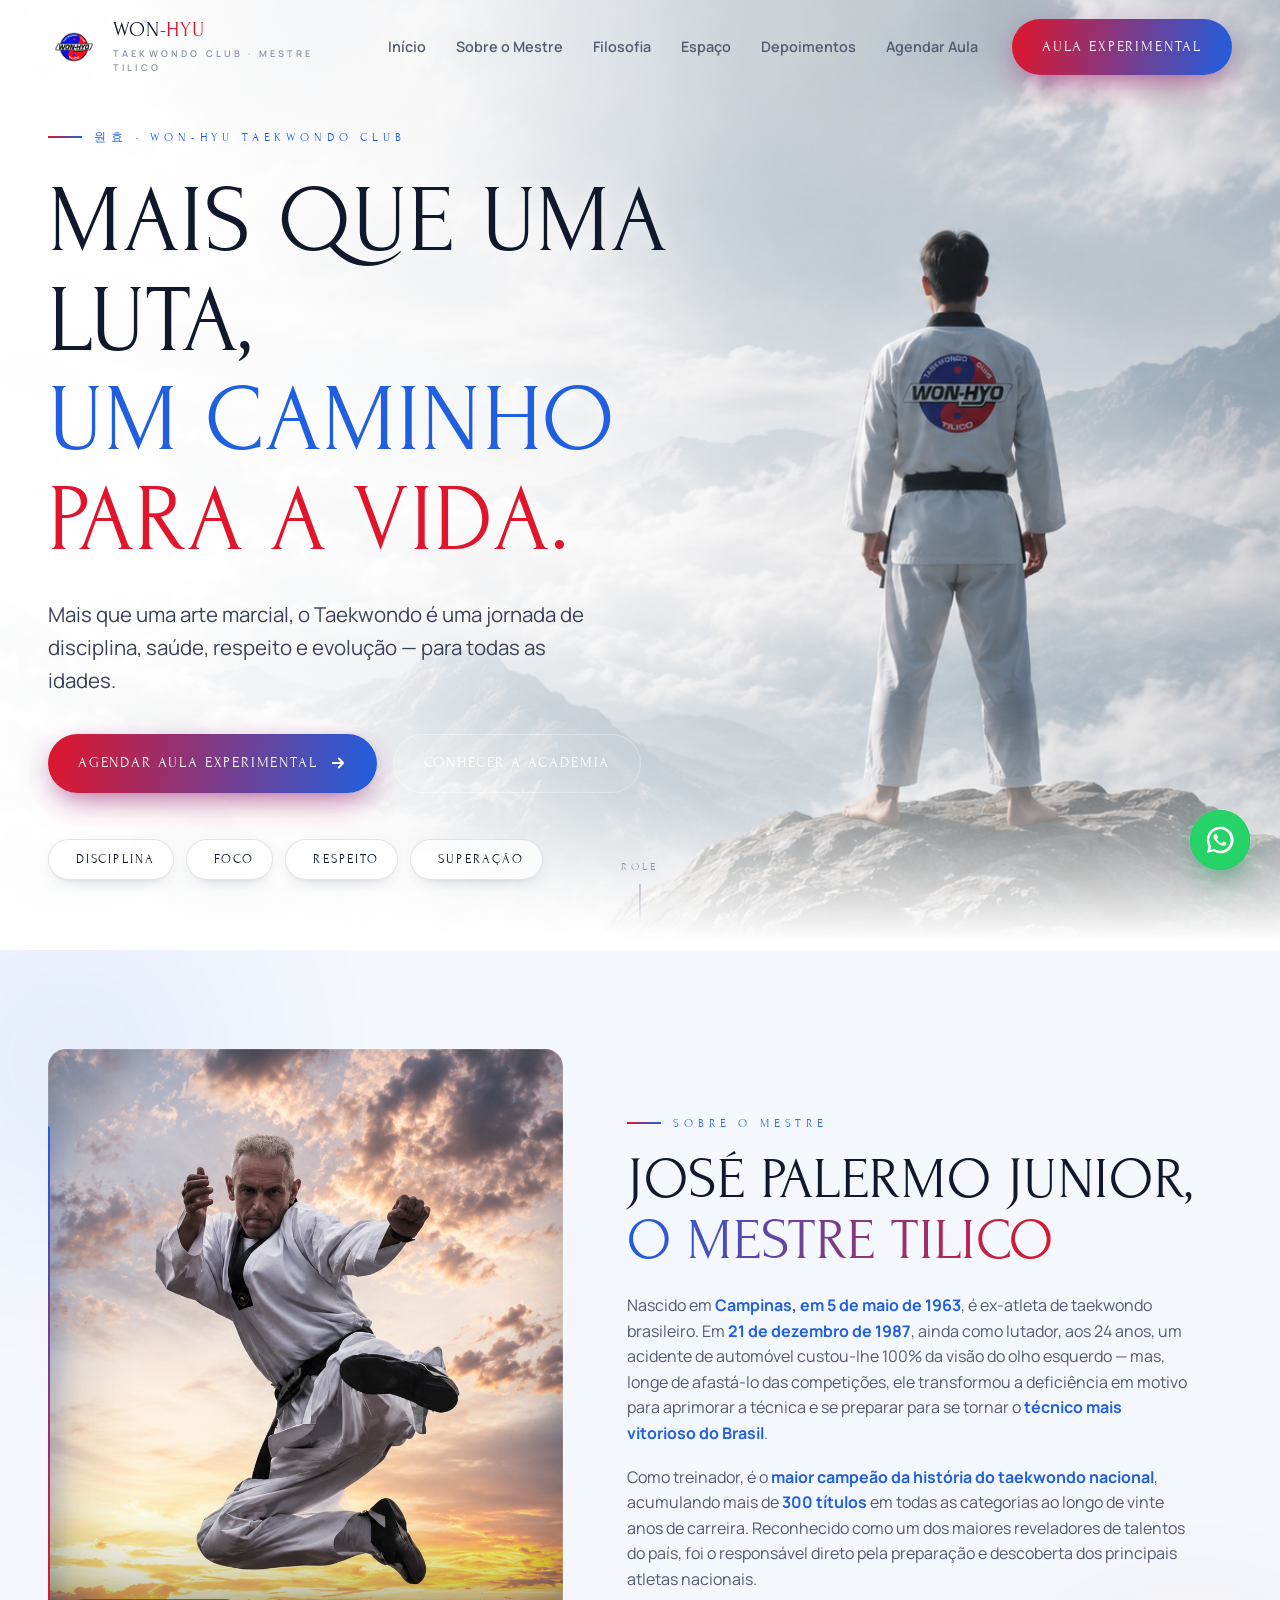
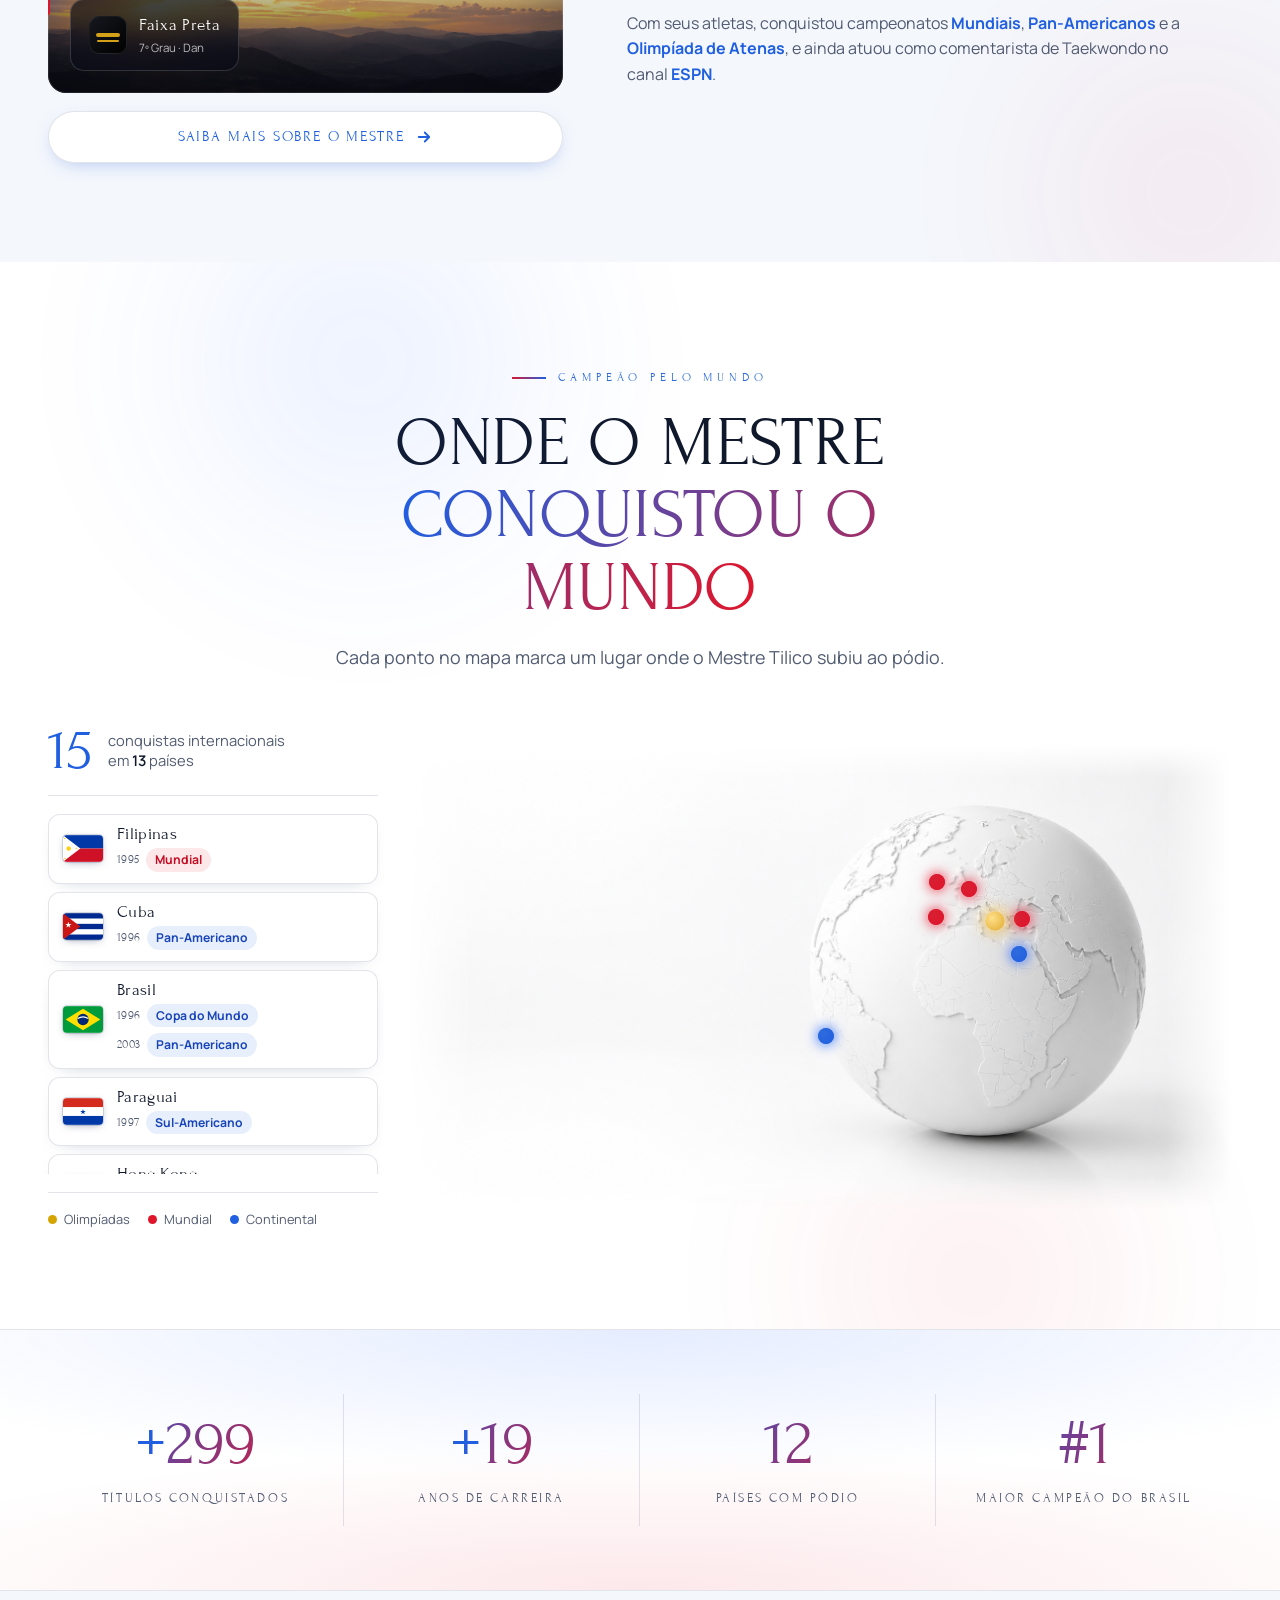
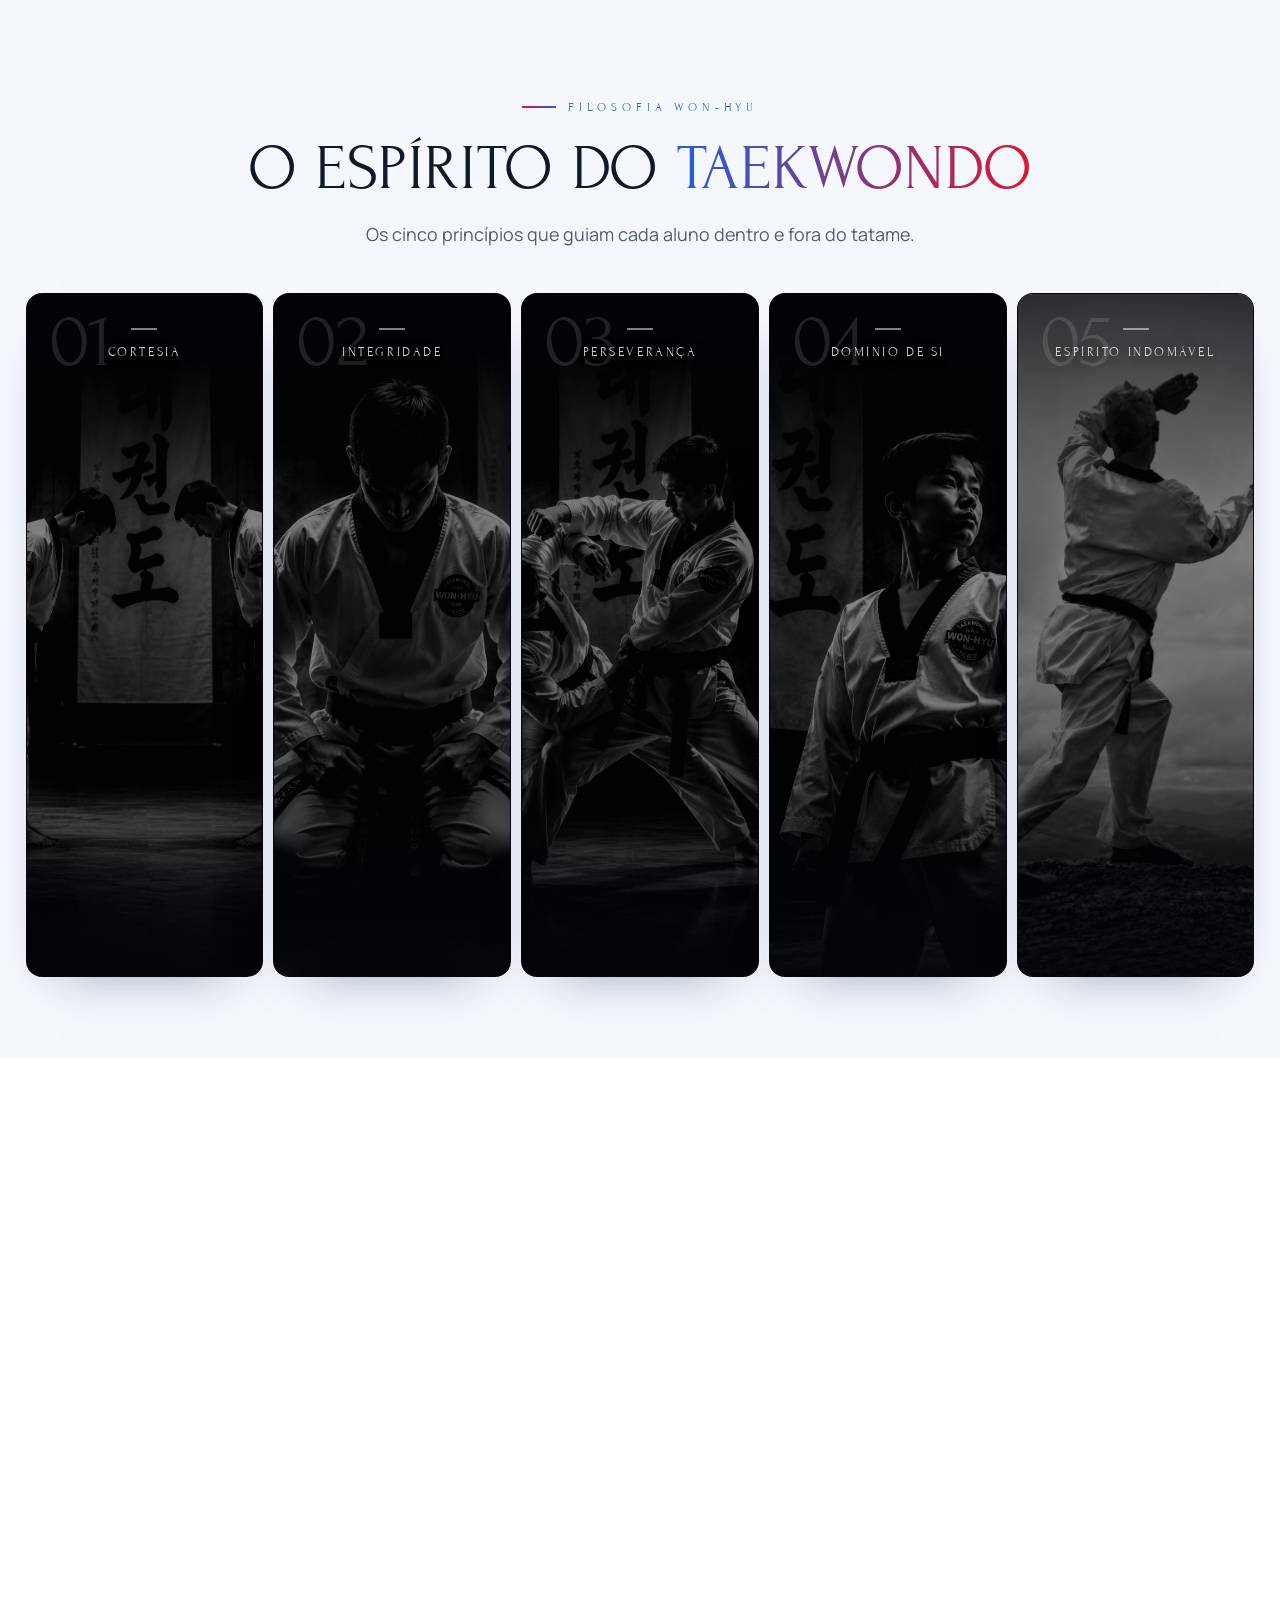
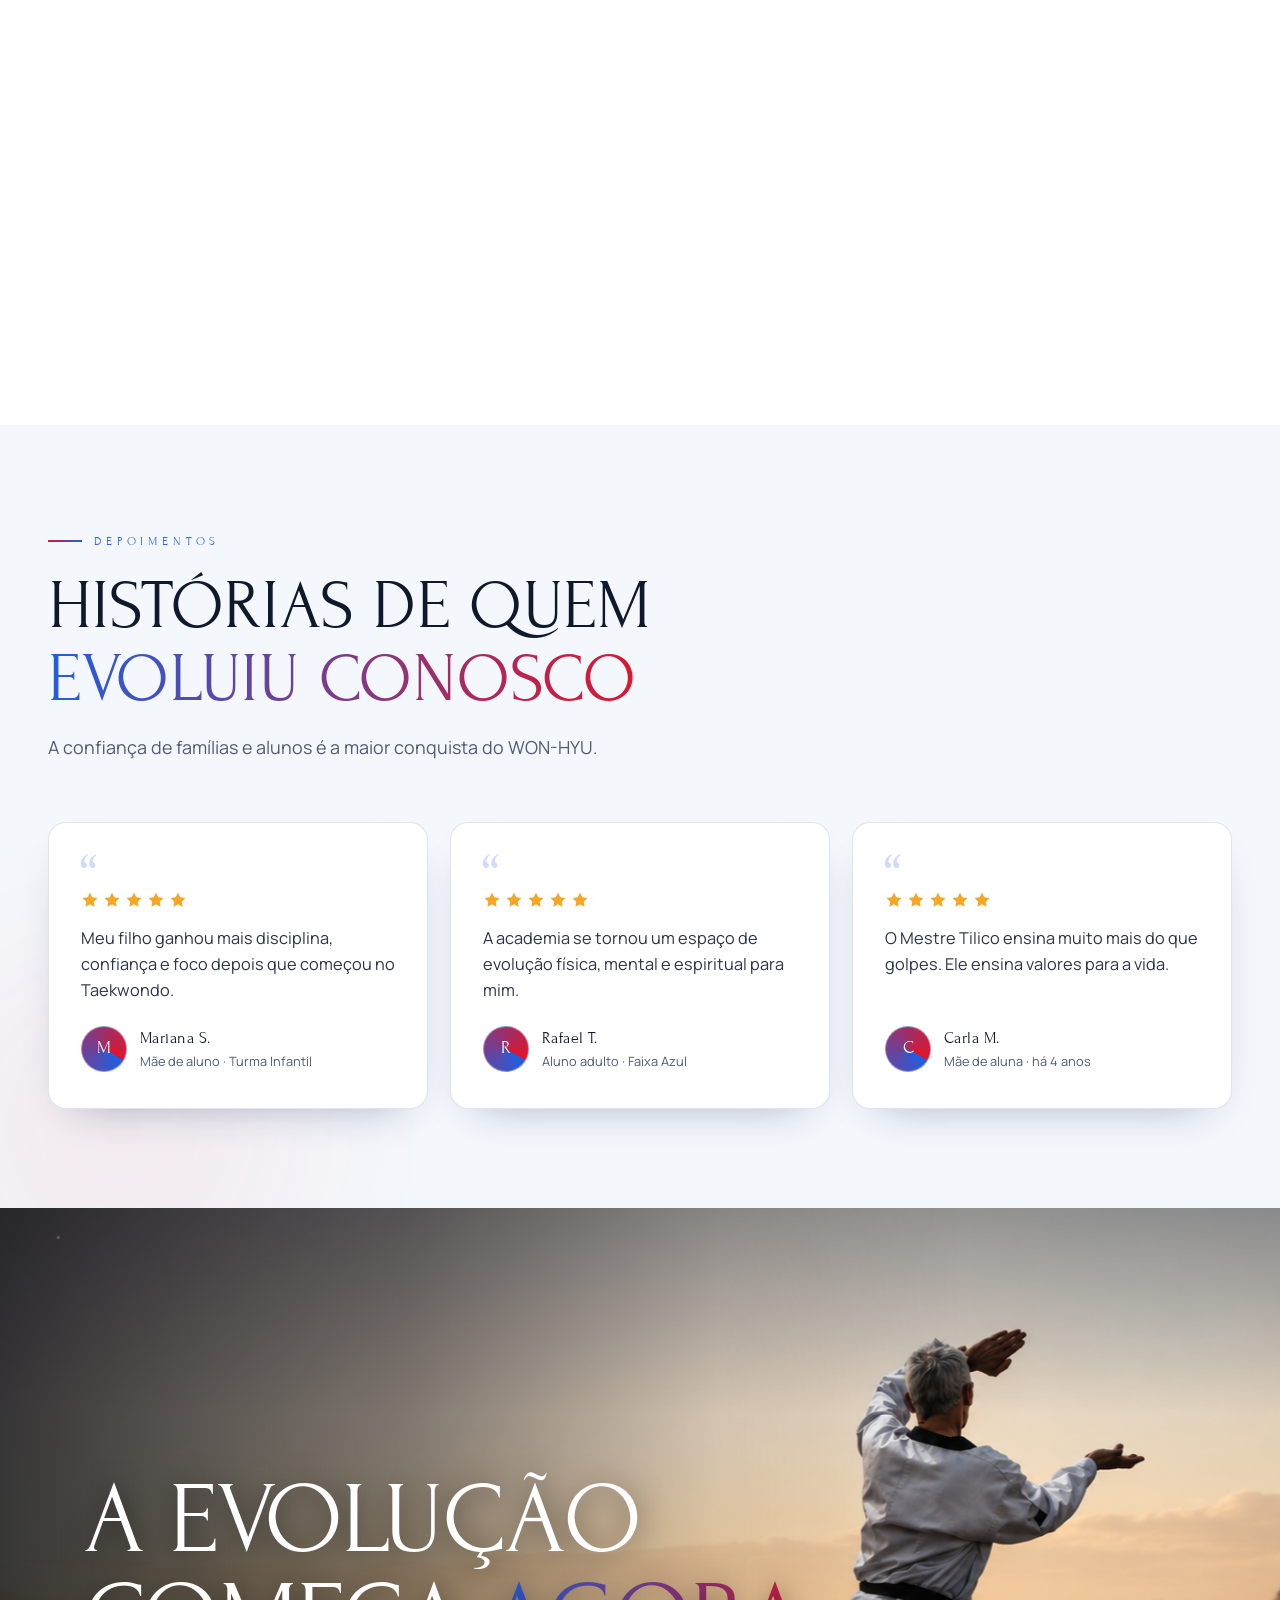
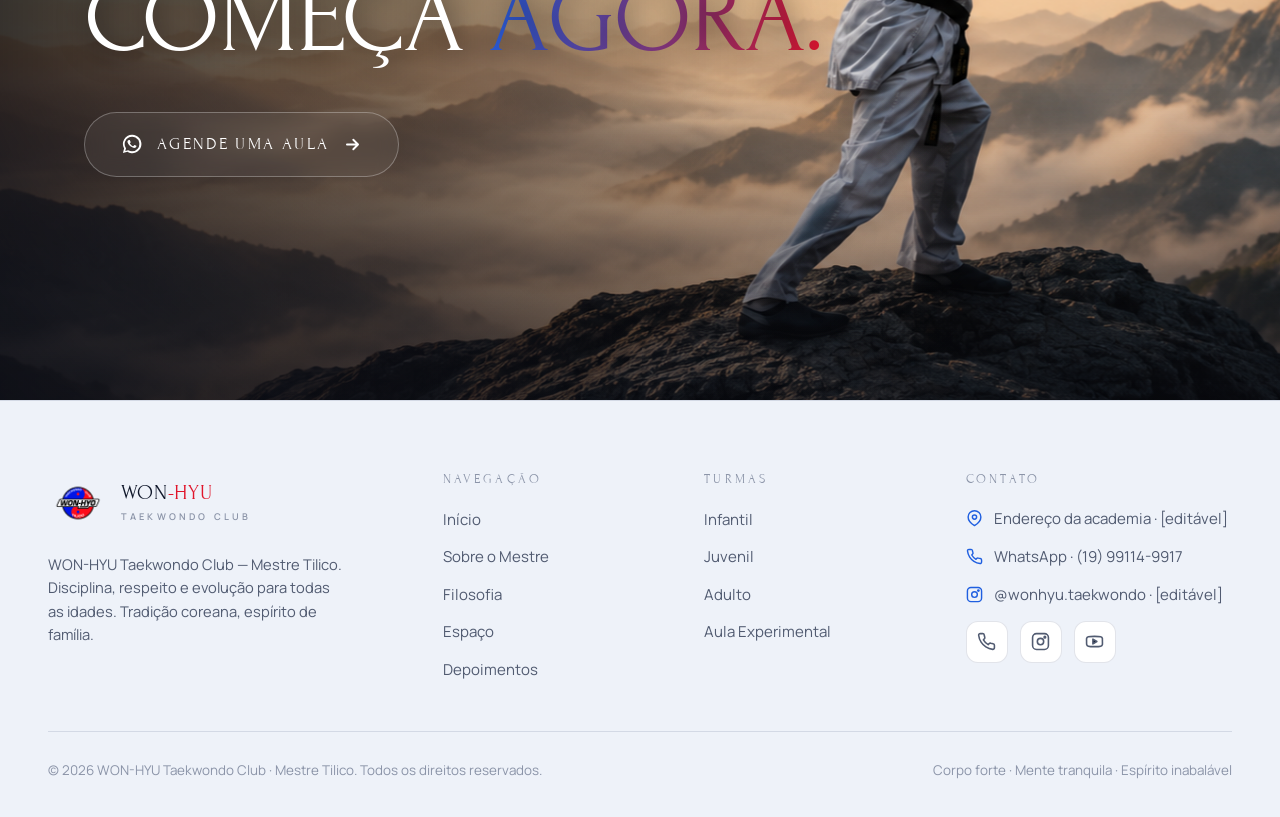
==== WON-HYU Landing Page (standalone-src).html @ 05c1787b "Initial commit: WON-HYU Taekwondo landing page" ====
<!DOCTYPE html>
<html lang="pt-BR">
<head>
<meta charset="UTF-8" />
<meta name="viewport" content="width=device-width, initial-scale=1.0" />
<title>WON-HYU Taekwondo Club · Mestre Tilico</title>
<meta name="description" content="WON-HYU Taekwondo Club do Mestre Tilico. Corpo forte, mente tranquila, espírito inabalável. Agende sua aula experimental." />
<link rel="preconnect" href="https://fonts.googleapis.com" />
<link rel="preconnect" href="https://fonts.gstatic.com" crossorigin />
<link href="https://fonts.googleapis.com/css2?family=Forum&family=Manrope:wght@300;400;500;600;700&display=swap" rel="stylesheet" />
<link rel="stylesheet" href="styles.css" />
<template id="__bundler_thumbnail" data-bg-color="#ffffff">
  <svg viewBox="0 0 1200 800" xmlns="http://www.w3.org/2000/svg">
    <rect width="1200" height="800" fill="#ffffff"/>
    <circle cx="600" cy="360" r="190" fill="none" stroke="#1f5fe0" stroke-width="10"/>
    <path d="M600 170a190 190 0 0 1 0 380 95 95 0 0 0 0-190 95 95 0 0 1 0-190Z" fill="#e0152b"/>
    <circle cx="600" cy="265" r="34" fill="#e0152b"/>
    <circle cx="600" cy="455" r="34" fill="#1f5fe0"/>
    <text x="600" y="650" font-family="Forum, Georgia, serif" font-size="92" fill="#10182b" text-anchor="middle" letter-spacing="6">WON-HYU</text>
    <text x="600" y="710" font-family="Manrope, sans-serif" font-size="30" fill="#515b71" text-anchor="middle" letter-spacing="10">TAEKWONDO CLUB</text>
  </svg>
</template>

</head>
<body>

<!-- ============================================================
     HEADER FIXO
     ============================================================ -->
<header class="header">
  <div class="wrap">
    <a href="#inicio" class="brand" aria-label="WON-HYU Taekwondo Club">
      <img class="brand-logo" src="assets/logo-wonhyo.png" alt="WON-HYO Taekwondo Club Tilico" />
      <span class="brand-text">
        <span class="brand-name">WON<span>-HYU</span></span>
        <span class="brand-sub">Taekwondo Club · Mestre Tilico</span>
      </span>
    </a>

    <nav class="nav" aria-label="Navegação principal">
      <ul class="nav-links">
        <li><a href="#inicio">Início</a></li>
        <li><a href="#mestre">Sobre o Mestre</a></li>
        <li><a href="#filosofia">Filosofia</a></li>
        <li><a href="#espaco">Espaço</a></li>
        <li><a href="#depoimentos">Depoimentos</a></li>
        <li><a href="#agendar">Agendar Aula</a></li>
      </ul>
      <a href="#agendar" class="btn btn-primary">Aula Experimental</a>
    </nav>

    <button class="burger" aria-label="Abrir menu" aria-expanded="false">
      <span></span><span></span><span></span>
    </button>
  </div>
</header>

<!-- Menu mobile (overlay) -->
<div class="mobile-menu" role="dialog" aria-label="Menu de navegação">
  <a href="#inicio">Início</a>
  <a href="#mestre">Sobre o Mestre</a>
  <a href="#filosofia">Filosofia</a>
  <a href="#espaco">Espaço</a>
  <a href="#depoimentos">Depoimentos</a>
  <a href="#agendar">Agendar Aula</a>
  <a href="#agendar" class="btn btn-primary">Aula Experimental</a>
</div>

<!-- ============================================================
     1. HERO
     ============================================================ -->
<section class="hero" id="inicio">
  <!-- Imagem de fundo (placeholder substituível: assets/hero.png) -->
  <div class="hero-bg">
    <img src="assets/hero-montanha.jpg" alt="Atleta do WON-HYU no topo da montanha, acima das nuvens" />
  </div>
  <!-- Partículas / luz -->
  <canvas id="particles" aria-hidden="true"></canvas>

  <div class="wrap">
    <div class="hero-content">
      <span class="eyebrow hero-tag">원효 · Won-Hyu Taekwondo Club</span>
      <h1>
        <span class="l">Mais que uma luta,</span>
        <span class="l">um caminho</span>
        <span class="l">para a vida.</span>
      </h1>
      <p class="hero-sub">
        Mais que uma arte marcial, o Taekwondo é uma jornada de disciplina,
        saúde, respeito e evolução — para todas as idades.
      </p>
      <div class="hero-actions">
        <a href="#agendar" class="btn btn-primary">
          Agendar Aula Experimental
          <svg viewBox="0 0 24 24" fill="none" stroke="currentColor" stroke-width="2.4" stroke-linecap="round" stroke-linejoin="round"><path d="M5 12h14M13 6l6 6-6 6"/></svg>
        </a>
        <a href="#mestre" class="btn btn-ghost">Conhecer a Academia</a>
      </div>

      <div class="hero-values">
        <span class="pill"><span class="dot" style="background:var(--blue-soft)"></span>Disciplina</span>
        <span class="pill"><span class="dot" style="background:var(--red-soft)"></span>Foco</span>
        <span class="pill"><span class="dot" style="background:var(--blue-soft)"></span>Respeito</span>
        <span class="pill"><span class="dot" style="background:var(--red-soft)"></span>Superação</span>
      </div>
    </div>
  </div>

  <div class="scroll-hint" aria-hidden="true">
    <span>Role</span>
    <span class="bar"></span>
  </div>
</section>

<!-- ============================================================
     2. SOBRE O MESTRE TILICO
     ============================================================ -->
<section class="section master" id="mestre">
  <span class="glow glow-blue"></span>
  <span class="glow glow-red"></span>
  <div class="wrap">
    <div class="master-grid">
      <!-- Foto + botão Saiba mais -->
      <div class="master-aside reveal">
        <div class="master-photo">
          <img src="assets/mestre-tilico.jpg" alt="Mestre Tilico em salto de Taekwondo ao pôr do sol" class="master-img" />
          <div class="frame-glow"></div>
          <div class="master-badge">
            <span class="belt" aria-hidden="true"></span>
            <span>
              <b>Faixa Preta</b>
              <small>7º Grau · Dan</small>
            </span>
          </div>
        </div>
        <button class="btn btn-ghost on-light master-more" data-open-modal="mestre-modal">
          Saiba mais sobre o Mestre
          <svg viewBox="0 0 24 24" fill="none" stroke="currentColor" stroke-width="2.4" stroke-linecap="round" stroke-linejoin="round"><path d="M5 12h14M13 6l6 6-6 6"/></svg>
        </button>
      </div>

      <!-- Texto -->
      <div class="master-text">
        <span class="eyebrow reveal">Sobre o Mestre</span>
        <h2 class="reveal" data-delay="1">José Palermo Junior, <span class="text-grad">o Mestre Tilico</span></h2>
        <p class="reveal" data-delay="2">
          Nascido em <strong>Campinas, em 5 de maio de 1963</strong>, é ex-atleta de
          taekwondo brasileiro. Em <strong>21 de dezembro de 1987</strong>, ainda como lutador,
          aos 24 anos, um acidente de automóvel custou-lhe 100% da visão do olho esquerdo —
          mas, longe de afastá-lo das competições, ele transformou a deficiência em
          motivo para aprimorar a técnica e se preparar para se tornar o
          <strong>técnico mais vitorioso do Brasil</strong>.
        </p>
        <p class="reveal" data-delay="3">
          Como treinador, é o <strong>maior campeão da história do taekwondo nacional</strong>,
          acumulando mais de <strong>300 títulos</strong> em todas as categorias ao longo de
          vinte anos de carreira. Reconhecido como um dos maiores reveladores de talentos
          do país, foi o responsável direto pela preparação e descoberta dos principais
          atletas nacionais.
        </p>
        <p class="reveal" data-delay="4">
          Com seus atletas, conquistou campeonatos <strong>Mundiais</strong>,
          <strong>Pan-Americanos</strong> e a <strong>Olimpíada de Atenas</strong>, e ainda
          atuou como comentarista de Taekwondo no canal <strong>ESPN</strong>.
        </p>
      </div>
    </div>
  </div>
</section>

<!-- ============================================================
     2.5 CAMPEÃO PELO MUNDO · MAPA
     ============================================================ -->
<section class="section champmap" id="conquistas">
  <span class="glow glow-blue"></span>
  <span class="glow glow-red"></span>
  <div class="wrap">
    <div class="section-head champ-head reveal">
      <span class="eyebrow">Campeão pelo Mundo</span>
      <h2>Onde o Mestre <span class="text-grad">conquistou o mundo</span></h2>
      <p>Cada ponto no mapa marca um lugar onde o Mestre Tilico subiu ao pódio.</p>
    </div>

    <div class="map-wrap reveal" data-delay="1">
      <div class="champ-grid">
        <div class="world-globe" id="world-globe">
          <img class="globe-img" src="assets/globo.jpg" alt="Globo terrestre" />
          <div class="map-markers" id="map-markers"></div>
        </div>
        <aside class="champ-panel">
          <div class="champ-summary">
            <span class="cs-num"><b id="champ-count">0</b></span>
            <span class="cs-txt">conquistas internacionais<br>em <b id="champ-places">0</b> países</span>
          </div>
          <ul class="champ-list" id="champ-list"></ul>
          <div class="champ-legend">
            <span><i class="lg-dot t-gold"></i>Olimpíadas</span>
            <span><i class="lg-dot t-red"></i>Mundial</span>
            <span><i class="lg-dot t-blue"></i>Continental</span>
          </div>
        </aside>
      </div>
    </div>
  </div>
</section>

<!-- ============================================================
     3. KPIs / NÚMEROS
     ============================================================ -->
<section class="section kpis" style="padding-top:0;padding-bottom:0;">
  <div class="wrap" style="padding-top:64px;padding-bottom:64px;">
    <div class="kpi-grid">
      <div class="kpi reveal">
        <div class="num"><span class="pre">+</span><span data-count="300">0</span></div>
        <div class="label">Títulos conquistados</div>
      </div>
      <div class="kpi reveal" data-delay="1">
        <div class="num"><span class="pre">+</span><span data-count="20">0</span></div>
        <div class="label">Anos de carreira</div>
      </div>
      <div class="kpi reveal" data-delay="2">
        <div class="num"><span data-count="13">0</span></div>
        <div class="label">Países com pódio</div>
      </div>
      <div class="kpi reveal" data-delay="3">
        <div class="num">#1</div>
        <div class="label">Maior campeão do Brasil</div>
      </div>
    </div>
  </div>
</section>

<!-- ============================================================
     4. FILOSOFIA, BENEFÍCIOS E HISTÓRIA
     ============================================================ -->
<section class="section philosophy" id="filosofia">
  <div class="wrap">
    <div class="section-head philo-head reveal">
      <span class="eyebrow">Filosofia WON-HYU</span>
      <h2>O espírito do <span class="text-grad">Taekwondo</span></h2>
      <p>Os cinco princípios que guiam cada aluno dentro e fora do tatame.</p>
    </div>
  </div>

  <div class="pillars reveal" data-delay="1">
    <a class="pillar" href="#agendar" style="--bg:url('assets/valor-02-respeito.jpg')">
      <span class="pillar-img" role="img" aria-label="Praticantes realizando reverência"></span>
      <span class="pillar-shade"></span>
      <span class="pillar-num">01</span>
      <span class="pillar-top">
        <span class="pillar-rule"></span>
        <span class="pillar-title">Cortesia</span>
      </span>
      <span class="pillar-words"><b>Ye Ui · 예의</b><b>Respeito.</b><b>Gentileza.</b></span>
    </a>

    <a class="pillar" href="#agendar" style="--bg:url('assets/valor-01-disciplina.jpg')">
      <span class="pillar-img" role="img" aria-label="Aluno em meditação"></span>
      <span class="pillar-shade"></span>
      <span class="pillar-num">02</span>
      <span class="pillar-top">
        <span class="pillar-rule"></span>
        <span class="pillar-title">Integridade</span>
      </span>
      <span class="pillar-words"><b>Yom Chi · 염치</b><b>Honestidade.</b><b>Honra.</b></span>
    </a>

    <a class="pillar" href="#agendar" style="--bg:url('assets/valor-03-defesa.jpg')">
      <span class="pillar-img" role="img" aria-label="Demonstração de técnica"></span>
      <span class="pillar-shade"></span>
      <span class="pillar-num">03</span>
      <span class="pillar-top">
        <span class="pillar-rule"></span>
        <span class="pillar-title">Perseverança</span>
      </span>
      <span class="pillar-words"><b>In Nae · 인내</b><b>Paciência.</b><b>Determinação.</b></span>
    </a>

    <a class="pillar" href="#agendar" style="--bg:url('assets/valor-04-autoconfianca.jpg')">
      <span class="pillar-img" role="img" aria-label="Faixa preta concentrado"></span>
      <span class="pillar-shade"></span>
      <span class="pillar-num">04</span>
      <span class="pillar-top">
        <span class="pillar-rule"></span>
        <span class="pillar-title">Domínio de Si</span>
      </span>
      <span class="pillar-words"><b>Guk Gi · 극기</b><b>Autocontrole.</b><b>Equilíbrio.</b></span>
    </a>

    <a class="pillar" href="#agendar" style="--bg:url('assets/mestre-montanha.jpg')">
      <span class="pillar-img" role="img" aria-label="Mestre Tilico em pose firme"></span>
      <span class="pillar-shade"></span>
      <span class="pillar-num">05</span>
      <span class="pillar-top">
        <span class="pillar-rule"></span>
        <span class="pillar-title">Espírito Indomável</span>
      </span>
      <span class="pillar-words"><b>Baekjul Boolgool · 백절불굴</b><b>Coragem.</b><b>Nunca desistir.</b></span>
    </a>
  </div>
</section>

<!-- ============================================================
     5. EQUIPE, FAMÍLIA E ESPAÇO
     ============================================================ -->
<section class="section community" id="espaco">
  <div class="wrap">
    <div class="section-head reveal">
      <span class="eyebrow">Comunidade</span>
      <h2>Mais que uma academia. <span class="text-grad">Uma família.</span></h2>
      <p>Um espaço seguro, disciplinado e acolhedor, com turmas para crianças, jovens e adultos — onde cada aluno encontra o seu lugar.</p>
    </div>
  </div>

  <!-- Carrossel em movimento contínuo (pausa ao passar o mouse) -->
  <div class="carousel reveal" data-delay="1" aria-label="Galeria da comunidade WON-HYU">
    <div class="carousel-track" id="community-track">
      <figure class="cslide">
        <img src="assets/mestre-treino-dojo.jpg" alt="Treino no dojô WON-HYU" />
        <figcaption class="meta"><b>Espaço de Treino</b><small>Dojô amplo e profissional</small></figcaption>
      </figure>
      <figure class="cslide">
        <div class="ph"><span class="ph-label">turma-infantil.jpg</span></div>
        <figcaption class="meta"><b>Turma Infantil</b><small>Disciplina desde cedo</small></figcaption>
      </figure>
      <figure class="cslide">
        <div class="ph"><span class="ph-label">equipe-professores.jpg</span></div>
        <figcaption class="meta"><b>Equipe</b><small>Professores dedicados</small></figcaption>
      </figure>
      <figure class="cslide">
        <div class="ph"><span class="ph-label">alunos-treinando.jpg</span></div>
        <figcaption class="meta"><b>Alunos em Treino</b><small>Jovens e adultos</small></figcaption>
      </figure>
      <figure class="cslide">
        <img src="assets/espaco-hall.jpg" alt="Hall de troféus e certificados do Mestre Tilico" />
        <figcaption class="meta"><b>Hall de Troféus</b><small>Certificados, medalhas e conquistas</small></figcaption>
      </figure>
      <figure class="cslide">
        <div class="ph"><span class="ph-label">turma-adulto.jpg</span></div>
        <figcaption class="meta"><b>Turma Adulto</b><small>Técnica e condicionamento</small></figcaption>
      </figure>
      <figure class="cslide">
        <div class="ph"><span class="ph-label">confraternizacao.jpg</span></div>
        <figcaption class="meta"><b>Família WON-HYU</b><small>Espírito de equipe</small></figcaption>
      </figure>
    </div>
  </div>
</section>

<!-- ============================================================
     6. DEPOIMENTOS
     ============================================================ -->
<section class="section testimonials" id="depoimentos">
  <span class="glow glow-red"></span>
  <div class="wrap">
    <div class="section-head reveal">
      <span class="eyebrow">Depoimentos</span>
      <h2>Histórias de quem <span class="text-grad">evoluiu conosco</span></h2>
      <p>A confiança de famílias e alunos é a maior conquista do WON-HYU.</p>
    </div>

    <div class="t-grid">
      <article class="quote reveal">
        <span class="mark" aria-hidden="true">&ldquo;</span>
        <div class="stars" aria-label="5 estrelas">
          <svg viewBox="0 0 24 24"><path d="M12 2l3 6.3 6.9 1-5 4.9 1.2 6.8L12 17.8 5.9 21l1.2-6.8-5-4.9 6.9-1z"/></svg>
          <svg viewBox="0 0 24 24"><path d="M12 2l3 6.3 6.9 1-5 4.9 1.2 6.8L12 17.8 5.9 21l1.2-6.8-5-4.9 6.9-1z"/></svg>
          <svg viewBox="0 0 24 24"><path d="M12 2l3 6.3 6.9 1-5 4.9 1.2 6.8L12 17.8 5.9 21l1.2-6.8-5-4.9 6.9-1z"/></svg>
          <svg viewBox="0 0 24 24"><path d="M12 2l3 6.3 6.9 1-5 4.9 1.2 6.8L12 17.8 5.9 21l1.2-6.8-5-4.9 6.9-1z"/></svg>
          <svg viewBox="0 0 24 24"><path d="M12 2l3 6.3 6.9 1-5 4.9 1.2 6.8L12 17.8 5.9 21l1.2-6.8-5-4.9 6.9-1z"/></svg>
        </div>
        <p>Meu filho ganhou mais disciplina, confiança e foco depois que começou no Taekwondo.</p>
        <div class="who">
          <span class="avatar">M</span>
          <span><b>Mariana S.</b><small>Mãe de aluno · Turma Infantil</small></span>
        </div>
      </article>

      <article class="quote reveal" data-delay="1">
        <span class="mark" aria-hidden="true">&ldquo;</span>
        <div class="stars" aria-label="5 estrelas">
          <svg viewBox="0 0 24 24"><path d="M12 2l3 6.3 6.9 1-5 4.9 1.2 6.8L12 17.8 5.9 21l1.2-6.8-5-4.9 6.9-1z"/></svg>
          <svg viewBox="0 0 24 24"><path d="M12 2l3 6.3 6.9 1-5 4.9 1.2 6.8L12 17.8 5.9 21l1.2-6.8-5-4.9 6.9-1z"/></svg>
          <svg viewBox="0 0 24 24"><path d="M12 2l3 6.3 6.9 1-5 4.9 1.2 6.8L12 17.8 5.9 21l1.2-6.8-5-4.9 6.9-1z"/></svg>
          <svg viewBox="0 0 24 24"><path d="M12 2l3 6.3 6.9 1-5 4.9 1.2 6.8L12 17.8 5.9 21l1.2-6.8-5-4.9 6.9-1z"/></svg>
          <svg viewBox="0 0 24 24"><path d="M12 2l3 6.3 6.9 1-5 4.9 1.2 6.8L12 17.8 5.9 21l1.2-6.8-5-4.9 6.9-1z"/></svg>
        </div>
        <p>A academia se tornou um espaço de evolução física, mental e espiritual para mim.</p>
        <div class="who">
          <span class="avatar">R</span>
          <span><b>Rafael T.</b><small>Aluno adulto · Faixa Azul</small></span>
        </div>
      </article>

      <article class="quote reveal" data-delay="2">
        <span class="mark" aria-hidden="true">&ldquo;</span>
        <div class="stars" aria-label="5 estrelas">
          <svg viewBox="0 0 24 24"><path d="M12 2l3 6.3 6.9 1-5 4.9 1.2 6.8L12 17.8 5.9 21l1.2-6.8-5-4.9 6.9-1z"/></svg>
          <svg viewBox="0 0 24 24"><path d="M12 2l3 6.3 6.9 1-5 4.9 1.2 6.8L12 17.8 5.9 21l1.2-6.8-5-4.9 6.9-1z"/></svg>
          <svg viewBox="0 0 24 24"><path d="M12 2l3 6.3 6.9 1-5 4.9 1.2 6.8L12 17.8 5.9 21l1.2-6.8-5-4.9 6.9-1z"/></svg>
          <svg viewBox="0 0 24 24"><path d="M12 2l3 6.3 6.9 1-5 4.9 1.2 6.8L12 17.8 5.9 21l1.2-6.8-5-4.9 6.9-1z"/></svg>
          <svg viewBox="0 0 24 24"><path d="M12 2l3 6.3 6.9 1-5 4.9 1.2 6.8L12 17.8 5.9 21l1.2-6.8-5-4.9 6.9-1z"/></svg>
        </div>
        <p>O Mestre Tilico ensina muito mais do que golpes. Ele ensina valores para a vida.</p>
        <div class="who">
          <span class="avatar">C</span>
          <span><b>Carla M.</b><small>Mãe de aluna · há 4 anos</small></span>
        </div>
      </article>
    </div>
  </div>
</section>

<!-- ============================================================
     7. CTA FINAL
     ============================================================ -->
<section class="cta" id="agendar">
  <div class="cta-bg" aria-hidden="true">
    <img src="assets/cta-montanha.jpg" alt="Mestre em pose de Taekwondo no topo da montanha ao nascer do sol" />
  </div>
  <canvas id="cta-particles" aria-hidden="true"></canvas>
  <div class="cta-inner">
    <span class="eyebrow cta-eyebrow reveal" style="justify-content:center;">WON-HYU Taekwondo Club</span>
    <h2 class="cta-title reveal" data-delay="1">A evolução<br>começa <span class="text-grad">agora.</span></h2>
    <a href="https://wa.me/5519991149917?text=Ol%C3%A1!%20Quero%20agendar%20uma%20aula%20experimental%20no%20WON-HYU." target="_blank" rel="noopener" class="cta-wa reveal" data-delay="2">
      <svg viewBox="0 0 24 24" fill="currentColor" aria-hidden="true"><path d="M12 2a10 10 0 0 0-8.6 15l-1.3 4.8 4.9-1.3A10 10 0 1 0 12 2zm0 18a8 8 0 0 1-4.1-1.1l-.3-.2-2.9.8.8-2.8-.2-.3A8 8 0 1 1 12 20zm4.4-6c-.2-.1-1.4-.7-1.6-.8s-.4-.1-.5.1-.6.8-.8 1-.3.2-.5.1a6.5 6.5 0 0 1-1.9-1.2 7.3 7.3 0 0 1-1.3-1.7c-.1-.2 0-.4.1-.5l.4-.4.2-.4v-.4l-.8-1.8c-.2-.5-.4-.4-.5-.4h-.5a1 1 0 0 0-.7.3A2.8 2.8 0 0 0 7 9.3a4.9 4.9 0 0 0 1 2.6 11 11 0 0 0 4.2 3.7c.6.3 1 .4 1.4.5a3.3 3.3 0 0 0 1.5.1c.5-.1 1.4-.6 1.6-1.1s.2-1 .1-1.1z"/></svg>
      <span>Agende uma aula</span>
      <svg class="arr" viewBox="0 0 24 24" fill="none" stroke="currentColor" stroke-width="2.4" stroke-linecap="round" stroke-linejoin="round"><path d="M5 12h14M13 6l6 6-6 6"/></svg>
    </a>
  </div>
</section>

<!-- ============================================================
     8. FOOTER
     ============================================================ -->
<footer class="footer">
  <div class="wrap">
    <div class="footer-grid">
      <div class="footer-about">
        <a href="#inicio" class="brand">
          <img class="brand-logo" src="assets/logo-wonhyo.png" alt="WON-HYO Taekwondo Club Tilico" />
          <span class="brand-text">
            <span class="brand-name">WON<span>-HYU</span></span>
            <span class="brand-sub">Taekwondo Club</span>
          </span>
        </a>
        <p>WON-HYU Taekwondo Club — Mestre Tilico. Disciplina, respeito e evolução para todas as idades. Tradição coreana, espírito de família.</p>
      </div>

      <div>
        <h4>NAVEGAÇÃO</h4>
        <ul>
          <li><a href="#inicio">Início</a></li>
          <li><a href="#mestre">Sobre o Mestre</a></li>
          <li><a href="#filosofia">Filosofia</a></li>
          <li><a href="#espaco">Espaço</a></li>
          <li><a href="#depoimentos">Depoimentos</a></li>
        </ul>
      </div>

      <div>
        <h4>TURMAS</h4>
        <ul>
          <li><a href="#agendar">Infantil</a></li>
          <li><a href="#agendar">Juvenil</a></li>
          <li><a href="#agendar">Adulto</a></li>
          <li><a href="#agendar">Aula Experimental</a></li>
        </ul>
      </div>

      <div>
        <h4>CONTATO</h4>
        <div class="contact-row">
          <svg viewBox="0 0 24 24" fill="none" stroke-width="2" stroke-linecap="round" stroke-linejoin="round"><path d="M21 10c0 7-9 12-9 12s-9-5-9-12a9 9 0 0 1 18 0z"/><circle cx="12" cy="10" r="3"/></svg>
          <span>Endereço da academia · [editável]</span>
        </div>
        <div class="contact-row">
          <svg viewBox="0 0 24 24" fill="none" stroke-width="2" stroke-linecap="round" stroke-linejoin="round"><path d="M22 16.9v3a2 2 0 0 1-2.2 2 19.8 19.8 0 0 1-8.6-3.1 19.5 19.5 0 0 1-6-6 19.8 19.8 0 0 1-3.1-8.7A2 2 0 0 1 4.1 2h3a2 2 0 0 1 2 1.7c.1 1 .4 1.9.7 2.8a2 2 0 0 1-.5 2.1L8.1 9.9a16 16 0 0 0 6 6l1.3-1.3a2 2 0 0 1 2.1-.4c.9.3 1.8.5 2.8.6a2 2 0 0 1 1.7 2z"/></svg>
          <span>WhatsApp · (19) 99114-9917</span>
        </div>
        <div class="contact-row">
          <svg viewBox="0 0 24 24" fill="none" stroke-width="2" stroke-linecap="round" stroke-linejoin="round"><rect x="2" y="2" width="20" height="20" rx="5"/><circle cx="12" cy="12" r="4"/><circle cx="17.5" cy="6.5" r="1"/></svg>
          <span>@wonhyu.taekwondo · [editável]</span>
        </div>
        <div class="socials">
          <a href="https://wa.me/5519991149917" target="_blank" rel="noopener" aria-label="WhatsApp"><svg viewBox="0 0 24 24" fill="none" stroke-width="2" stroke-linecap="round" stroke-linejoin="round"><path d="M22 16.9v3a2 2 0 0 1-2.2 2 19.8 19.8 0 0 1-8.6-3.1 19.5 19.5 0 0 1-6-6 19.8 19.8 0 0 1-3.1-8.7A2 2 0 0 1 4.1 2h3a2 2 0 0 1 2 1.7c.1 1 .4 1.9.7 2.8a2 2 0 0 1-.5 2.1L8.1 9.9a16 16 0 0 0 6 6l1.3-1.3a2 2 0 0 1 2.1-.4c.9.3 1.8.5 2.8.6a2 2 0 0 1 1.7 2z"/></svg></a>
          <a href="#" aria-label="Instagram"><svg viewBox="0 0 24 24" fill="none" stroke-width="2" stroke-linecap="round" stroke-linejoin="round"><rect x="2" y="2" width="20" height="20" rx="5"/><circle cx="12" cy="12" r="4"/><circle cx="17.5" cy="6.5" r="1"/></svg></a>
          <a href="#" aria-label="YouTube"><svg viewBox="0 0 24 24" fill="none" stroke-width="2" stroke-linecap="round" stroke-linejoin="round"><path d="M22 8.2a3 3 0 0 0-2.1-2.1C18 5.5 12 5.5 12 5.5s-6 0-7.9.6A3 3 0 0 0 2 8.2 31 31 0 0 0 2 12a31 31 0 0 0 .1 3.8 3 3 0 0 0 2.1 2.1c1.9.6 7.8.6 7.8.6s6 0 7.9-.6a3 3 0 0 0 2.1-2.1A31 31 0 0 0 22 12a31 31 0 0 0-.1-3.8z"/><path d="M10 15l5-3-5-3z" fill="currentColor"/></svg></a>
        </div>
      </div>
    </div>

    <div class="footer-bottom">
      <span>© <span id="year">2026</span> WON-HYU Taekwondo Club · Mestre Tilico. Todos os direitos reservados.</span>
      <span>Corpo forte · Mente tranquila · Espírito inabalável</span>
    </div>
  </div>
</footer>

<!-- ============================================================
     MODAL · SOBRE O MESTRE TILICO
     ============================================================ -->
<div class="modal" id="mestre-modal" aria-hidden="true" role="dialog" aria-modal="true" aria-labelledby="mestre-modal-title">
  <div class="modal-backdrop" data-close-modal></div>

  <div class="modal-card" role="document">
    <button class="modal-close" data-close-modal aria-label="Fechar">
      <svg viewBox="0 0 24 24" fill="none" stroke="currentColor" stroke-width="2.2" stroke-linecap="round" stroke-linejoin="round"><path d="M18 6 6 18M6 6l12 12"/></svg>
    </button>

    <!-- Cabeçalho -->
    <div class="modal-head">
      <span class="eyebrow">Perfil do Mestre</span>
      <h2 id="mestre-modal-title">Mestre Tilico</h2>
      <p>José Palermo Junior — o maior campeão da história do taekwondo brasileiro: mais de 300 títulos em vinte anos de carreira.</p>
    </div>

    <div class="modal-cols">
      <!-- ESQUERDA · Galeria de fotos (rola) -->
      <div class="modal-left">
        <h3 class="modal-subtitle"><span class="bar"></span>Galeria de Fotos</h3>
        <div class="modal-gallery">
          <figure class="mg-item mg-tall">
            <img src="assets/mestre-trofeus.jpg" alt="Coleção de troféus e certificados do Mestre Tilico" />
          </figure>
          <figure class="mg-item mg-tall">
            <img src="assets/mestre-montanha.jpg" alt="Mestre Tilico em pose de Taekwondo no topo da montanha" />
          </figure>
          <figure class="mg-item mg-tall">
            <img src="assets/mestre-treino-dojo.jpg" alt="Mestre Tilico treinando com alunos no dojô WON-HYU" />
          </figure>
          <figure class="mg-item mg-tall">
            <div class="ph"><span class="ph-label">mestre-competicao.jpg</span></div>
          </figure>
          <figure class="mg-item mg-wide">
            <div class="ph"><span class="ph-label">mestre-podio.jpg</span></div>
          </figure>
        </div>
      </div>

      <!-- DIREITA · Currículo / Títulos (fixo) -->
      <aside class="modal-right">
        <h3 class="modal-subtitle"><span class="bar red"></span>Currículo &amp; Títulos</h3>

        <div class="cv-stats">
          <div class="cv-stat"><b class="blue">+20</b><span>Anos de carreira</span></div>
          <div class="cv-stat"><b class="red">+300</b><span>Títulos conquistados</span></div>
          <div class="cv-stat"><b class="blue">#1</b><span>Maior campeão do Brasil</span></div>
        </div>

        <ol class="cv-timeline">
          <li class="cv-entry">
            <span class="cv-year">1963</span>
            <div class="cv-content">
              <b>Nascido em Campinas/SP</b>
              <p>José Palermo Junior nasce em 5 de maio de 1963, futuro Mestre Tilico.</p>
            </div>
          </li>
          <li class="cv-entry">
            <span class="cv-year">1987</span>
            <div class="cv-content">
              <b>A superação de um acidente</b>
              <p>Aos 24 anos perde 100% da visão do olho esquerdo e transforma o desafio em força para aprimorar a técnica.</p>
            </div>
          </li>
          <li class="cv-entry">
            <span class="cv-year">Carreira</span>
            <div class="cv-content">
              <b>Maior campeão do taekwondo nacional</b>
              <p>Mais de 300 títulos em todas as categorias ao longo de vinte anos como treinador.</p>
            </div>
          </li>
          <li class="cv-entry">
            <span class="cv-year">2004</span>
            <div class="cv-content">
              <b>Olimpíadas de Atenas</b>
              <p>Conduziu seus atletas a campeonatos Mundiais, Pan-Americanos e aos Jogos Olímpicos de Atenas.</p>
            </div>
          </li>
          <li class="cv-entry">
            <span class="cv-year">ESPN</span>
            <div class="cv-content">
              <b>Comentarista &amp; revelador de talentos</b>
              <p>Comentarista de Taekwondo no canal ESPN e responsável pela descoberta dos principais atletas nacionais.</p>
            </div>
          </li>
        </ol>

        <div class="cv-cta">
          <a href="#agendar" class="btn btn-primary" data-close-modal>
            Treinar com o Mestre
            <svg viewBox="0 0 24 24" fill="none" stroke="currentColor" stroke-width="2.4" stroke-linecap="round" stroke-linejoin="round"><path d="M5 12h14M13 6l6 6-6 6"/></svg>
          </a>
        </div>
      </aside>
    </div>
  </div>
</div>

<!-- Botão flutuante de WhatsApp -->
<a class="wa-float" href="https://wa.me/5519991149917?text=Ol%C3%A1!%20Quero%20saber%20mais%20sobre%20as%20aulas%20do%20WON-HYU." target="_blank" rel="noopener" aria-label="Fale conosco pelo WhatsApp">
  <span class="wa-pulse" aria-hidden="true"></span>
  <svg viewBox="0 0 24 24" fill="currentColor" aria-hidden="true"><path d="M12 2a10 10 0 0 0-8.6 15l-1.3 4.8 4.9-1.3A10 10 0 1 0 12 2zm0 18a8 8 0 0 1-4.1-1.1l-.3-.2-2.9.8.8-2.8-.2-.3A8 8 0 1 1 12 20zm4.4-6c-.2-.1-1.4-.7-1.6-.8s-.4-.1-.5.1-.6.8-.8 1-.3.2-.5.1a6.5 6.5 0 0 1-1.9-1.2 7.3 7.3 0 0 1-1.3-1.7c-.1-.2 0-.4.1-.5l.4-.4.2-.4v-.4l-.8-1.8c-.2-.5-.4-.4-.5-.4h-.5a1 1 0 0 0-.7.3A2.8 2.8 0 0 0 7 9.3a4.9 4.9 0 0 0 1 2.6 11 11 0 0 0 4.2 3.7c.6.3 1 .4 1.4.5a3.3 3.3 0 0 0 1.5.1c.5-.1 1.4-.6 1.6-1.1s.2-1 .1-1.1z"/></svg>
  <span class="wa-tip">Fale conosco</span>
</a>

<script src="flags.js"></script>
<script src="script.js"></script>
</body>
</html>
---- styles.css ----
/* ============================================================
   WON-HYU Taekwondo Club — Mestre Tilico
   Landing page cinematográfica · HTML/CSS/JS puro
   ============================================================ */

/* ---------- Design tokens ---------- */
:root {
  /* Cores da marca — TEMA CLARO */
  --ink:        #ffffff;   /* fundo principal branco */
  --ink-2:      #f4f7fc;   /* fundo alternado (azul-claro sutil) */
  --ink-3:      #ffffff;   /* superfícies/cards */
  --line:       rgba(22,38,82,.12);

  --blue:       #1f5fe0;   /* azul elétrico (legível sobre branco) */
  --blue-soft:  #2f6bde;
  --blue-deep:  #0b1f6b;
  --red:        #e0152b;   /* vermelho vibrante */
  --red-soft:   #d81f33;
  --red-deep:   #7d0c18;

  --white:      #10182b;   /* texto principal (escuro) */
  --muted:      #515b71;   /* texto secundário */
  --muted-dim:  #8b94a8;   /* texto terciário */

  /* Acentos brilhantes p/ uso sobre fundos escuros (hero, mapa, cta) */
  --blue-bright: #7fa5ff;
  --red-bright:  #ff6b7d;

  /* Tipografia */
  --display: "Forum", "Times New Roman", serif;
  --body:    "Manrope", system-ui, sans-serif;

  /* Métrica */
  --maxw: 1240px;
  --radius: 18px;
  --ease: cubic-bezier(.22,.61,.36,1);
}

/* ---------- Reset ---------- */
*,
*::before,
*::after { box-sizing: border-box; font-synthesis: none; }

* { margin: 0; padding: 0; }

html { scroll-behavior: smooth; overflow-x: hidden; -webkit-text-size-adjust: 100%; text-size-adjust: 100%; }

body {
  font-family: var(--body);
  background: var(--ink);
  color: var(--white);
  line-height: 1.6;
  -webkit-font-smoothing: antialiased;
  overflow-x: hidden;
}

img { display: block; max-width: 100%; }
a { color: inherit; text-decoration: none; }
button { font-family: inherit; cursor: pointer; border: none; background: none; }

/* Seleção */
::selection { background: var(--red); color: #fff; }

/* Scrollbar */
::-webkit-scrollbar { width: 10px; }
::-webkit-scrollbar-track { background: #eef2f9; }
::-webkit-scrollbar-thumb {
  background: linear-gradient(var(--blue), var(--red));
  border-radius: 20px;
}

/* ---------- Utilitários ---------- */
.wrap {
  width: 100%;
  max-width: var(--maxw);
  margin: 0 auto;
  padding: 0 28px;
}

.eyebrow {
  font-family: var(--display);
  font-weight: 500;
  font-size: clamp(.72rem, .9vw, .82rem);
  letter-spacing: .42em;
  text-transform: uppercase;
  color: var(--blue-soft);
  display: inline-flex;
  align-items: center;
  gap: 12px;
}
.eyebrow::before {
  content: "";
  width: 34px; height: 2px;
  background: linear-gradient(90deg, var(--red), var(--blue));
}

h1, h2, h3, h4 {
  font-family: var(--display);
  font-weight: 400;
  line-height: 1.05;
  letter-spacing: .01em;
  text-transform: uppercase;
}

.section {
  position: relative;
  padding: clamp(80px, 11vh, 150px) 0;
}

.section-head { max-width: 760px; margin-bottom: 60px; }
.section-head h2 {
  font-size: clamp(2.3rem, 5.4vw, 4.4rem);
  margin: 20px 0 18px;
}
.section-head p {
  color: var(--muted);
  font-size: clamp(1rem, 1.4vw, 1.18rem);
  max-width: 620px;
}

.text-grad {
  background: linear-gradient(100deg, var(--blue) 0%, var(--red) 100%);
  -webkit-background-clip: text;
  background-clip: text;
  color: transparent;
}

/* Glows reutilizáveis */
.glow {
  position: absolute;
  border-radius: 50%;
  filter: blur(90px);
  pointer-events: none;
  z-index: 0;
  opacity: .22;
}
.glow-blue { background: radial-gradient(circle, rgba(39,103,255,.55), transparent 70%); }
.glow-red  { background: radial-gradient(circle, rgba(229,29,51,.45), transparent 70%); }

/* ---------- Botões ---------- */
.btn {
  position: relative;
  display: inline-flex;
  align-items: center;
  gap: 11px;
  font-family: var(--display);
  font-weight: 500;
  font-size: .95rem;
  letter-spacing: .12em;
  text-transform: uppercase;
  padding: 16px 30px;
  border-radius: 999px;
  transition: transform .35s var(--ease), box-shadow .35s var(--ease), background .35s var(--ease);
  white-space: nowrap;
  overflow: hidden;
}
.btn svg { width: 18px; height: 18px; transition: transform .35s var(--ease); }
.btn:hover svg { transform: translateX(4px); }

.btn-primary {
  background: linear-gradient(100deg, var(--red), var(--blue));
  color: #fff;
  box-shadow: 0 12px 34px -10px rgba(229,29,51,.6), 0 8px 30px -12px rgba(39,103,255,.7);
}
.btn-primary::after {
  content: "";
  position: absolute; inset: 0;
  background: linear-gradient(100deg, var(--blue), var(--red));
  opacity: 0; transition: opacity .4s var(--ease);
  z-index: -1;
}
.btn-primary:hover {
  transform: translateY(-3px);
  box-shadow: 0 20px 44px -10px rgba(229,29,51,.7), 0 14px 40px -12px rgba(39,103,255,.8);
}
.btn-primary:hover::after { opacity: 1; }

.btn-ghost {
  background: rgba(255,255,255,.06);
  color: #fff;
  border: 1px solid rgba(255,255,255,.35);
  backdrop-filter: blur(6px);
}
.btn-ghost:hover {
  transform: translateY(-3px);
  border-color: rgba(255,255,255,.7);
  background: rgba(255,255,255,.14);
}
/* Botão ghost sobre fundo claro (ex.: "Saiba mais" na seção do mestre) */
.btn-ghost.on-light {
  background: #fff;
  color: var(--blue);
  border: 1px solid var(--line);
  box-shadow: 0 6px 20px -10px rgba(31,95,224,.5);
  backdrop-filter: none;
}
.btn-ghost.on-light:hover {
  transform: translateY(-3px);
  border-color: rgba(31,95,224,.5);
  background: #f4f7fc;
}

.btn-wa {
  background: #0c1a14;
  color: #5ce5a0;
  border: 1px solid rgba(92,229,160,.3);
}
.btn-wa:hover { transform: translateY(-3px); background: #102b1f; border-color: rgba(92,229,160,.6); }

/* ============================================================
   HEADER
   ============================================================ */
.header {
  position: fixed;
  inset: 0 0 auto 0;
  z-index: 100;
  transition: background .4s var(--ease), box-shadow .4s var(--ease), padding .4s var(--ease), border-color .4s var(--ease);
  border-bottom: 1px solid transparent;
  padding: 18px 0;
}
.header.scrolled {
  background: rgba(255,255,255,.85);
  backdrop-filter: blur(16px) saturate(140%);
  box-shadow: 0 8px 30px -16px rgba(20,38,82,.4);
  border-bottom-color: var(--line);
  padding: 12px 0;
}
.header .wrap {
  display: flex;
  align-items: center;
  justify-content: space-between;
  gap: 24px;
}

/* Logo */
.brand { display: flex; align-items: center; gap: 13px; z-index: 2; }
.brand-logo {
  width: 52px; height: 52px;
  object-fit: contain;
  flex: none;
  display: block;
  transition: width .4s var(--ease), height .4s var(--ease);
}
.header.scrolled .brand-logo { width: 44px; height: 44px; }
.brand-mark {
  width: 44px; height: 44px;
  border-radius: 50%;
  position: relative;
  flex: none;
  background:
    conic-gradient(from 90deg, var(--red) 0 50%, var(--blue) 50% 100%);
  box-shadow: 0 0 0 1px rgba(255,255,255,.15), 0 6px 18px -6px rgba(39,103,255,.7);
  overflow: hidden;
}
.brand-mark::before,
.brand-mark::after {
  content: ""; position: absolute; width: 50%; height: 50%; border-radius: 50%;
}
.brand-mark::before { background: var(--blue); top: 0; left: 25%; }
.brand-mark::after  { background: var(--red);  bottom: 0; left: 25%; }
.brand-name {
  font-family: var(--display);
  font-weight: 600;
  font-size: 1.32rem;
  letter-spacing: .04em;
  line-height: 1;
  white-space: nowrap;
  color: var(--white);
  transition: color .4s var(--ease);
}
.brand-name span { color: var(--red); }
.brand-sub {
  display: block;
  font-family: var(--body);
  font-weight: 600;
  font-size: .58rem;
  letter-spacing: .34em;
  text-transform: uppercase;
  color: var(--muted-dim);
  margin-top: 3px;
}

/* Nav */
.nav { display: flex; align-items: center; gap: 34px; }
.nav-links { display: flex; align-items: center; gap: 30px; list-style: none; }
.nav-links a {
  font-size: .9rem;
  font-weight: 600;
  color: var(--muted);
  position: relative;
  white-space: nowrap;
  transition: color .25s var(--ease);
}
.nav-links a::after {
  content: ""; position: absolute; left: 0; bottom: -6px;
  width: 0; height: 2px;
  background: linear-gradient(90deg, var(--blue), var(--red));
  transition: width .3s var(--ease);
}
.nav-links a:hover { color: var(--blue); }
.nav-links a:hover::after { width: 100%; }

/* Botão hambúrguer */
.burger {
  display: none;
  width: 46px; height: 46px;
  border-radius: 12px;
  border: 1px solid var(--line);
  background: rgba(255,255,255,.6);
  backdrop-filter: blur(6px);
  position: relative; z-index: 200;
  transition: border-color .4s var(--ease), background .4s var(--ease);
}
.header.scrolled .burger { background: #f4f7fc; }
.burger span {
  position: absolute; left: 12px; right: 12px; height: 2px;
  background: var(--white); border-radius: 2px;
  transition: transform .35s var(--ease), opacity .25s var(--ease);
}
.burger span:nth-child(1) { top: 16px; }
.burger span:nth-child(2) { top: 22px; }
.burger span:nth-child(3) { top: 28px; }
body.menu-open .burger span:nth-child(1) { transform: translateY(6px) rotate(45deg); }
body.menu-open .burger span:nth-child(2) { opacity: 0; }
body.menu-open .burger span:nth-child(3) { transform: translateY(-6px) rotate(-45deg); }

/* ============================================================
   HERO
   ============================================================ */
.hero {
  position: relative;
  min-height: 100svh;
  display: flex;
  align-items: center;
  overflow: hidden;
  padding: 120px 0 70px;
}
.hero-bg {
  position: absolute; inset: 0; z-index: 0;
}
.hero-bg img {
  width: 100%; height: 100%;
  object-fit: cover;
  object-position: 62% center;
  transform: scale(1.04);
  animation: heroPan 22s ease-in-out infinite alternate;
}
@keyframes heroPan {
  from { transform: scale(1.04) translateX(0); }
  to   { transform: scale(1.1) translateX(-1.5%); }
}
/* Overlay claro para legibilidade do texto escuro à esquerda */
.hero-bg::after {
  content: ""; position: absolute; inset: 0;
  background:
    linear-gradient(90deg, rgba(255,255,255,.9) 0%, rgba(255,255,255,.66) 32%, rgba(255,255,255,.16) 58%, transparent 80%),
    linear-gradient(0deg, #ffffff 1%, transparent 26%);
}
#particles {
  position: absolute; inset: 0; z-index: 1;
  pointer-events: none;
}
.hero .wrap { position: relative; z-index: 3; }

.hero-content { max-width: 720px; }

/* Entrada do hero — VISÍVEL por padrão. A animação só é aplicada quando
   o JS confirma que o relógio de animação está ativo (body.anim, via rAF).
   Se o rAF não dispara (iframe congelado/print), o conteúdo fica visível. */
@media (prefers-reduced-motion: no-preference) {
  body.anim .hero-tag,
  body.anim .hero h1 .l,
  body.anim .hero-sub,
  body.anim .hero-actions,
  body.anim .hero-values {
    animation: riseIn .9s var(--ease) both;
  }
  body.anim .hero-tag       { animation-delay: .1s; }
  body.anim .hero h1 .l:nth-child(1) { animation-delay: .22s; }
  body.anim .hero h1 .l:nth-child(2) { animation-delay: .34s; }
  body.anim .hero h1 .l:nth-child(3) { animation-delay: .46s; }
  body.anim .hero-sub       { animation-delay: .6s; }
  body.anim .hero-actions   { animation-delay: .72s; }
  body.anim .hero-values    { animation-delay: .84s; }
}
@keyframes riseIn {
  from { opacity: 0; transform: translateY(26px); }
  to   { opacity: 1; transform: none; }
}
.hero h1 .l { display: block; }
.hero h1 .l:nth-child(2) { color: var(--blue); }
.hero h1 .l:nth-child(3) { color: var(--red); }
.hero .eyebrow { color: var(--blue); }
.hero .eyebrow::before { background: linear-gradient(90deg, var(--red), var(--blue)); }
.pill {
  display: inline-flex; align-items: center; gap: 9px;
  padding: 9px 18px;
  border-radius: 999px;
  border: 1px solid var(--line);
  background: rgba(255,255,255,.7);
  backdrop-filter: blur(8px);
  font-family: var(--display);
  font-weight: 500;
  font-size: .82rem;
  letter-spacing: .16em;
  text-transform: uppercase;
  color: var(--white);
  box-shadow: 0 6px 18px -12px rgba(20,38,82,.5);
  transition: transform .3s var(--ease), border-color .3s var(--ease), background .3s var(--ease);
}
.pill:hover { transform: translateY(-3px); border-color: rgba(31,95,224,.5); background: #fff; }
.hero-tag { margin-bottom: 26px; }
.hero h1 {
  font-size: clamp(2.9rem, 7.4vw, 6rem);
  margin-bottom: 28px;
  color: var(--white);
  text-shadow: 0 2px 22px rgba(255,255,255,.7);
}
.hero-sub {
  font-size: clamp(1.04rem, 1.6vw, 1.28rem);
  color: #3a4257;
  max-width: 540px;
  margin-bottom: 38px;
}
.hero-actions { display: flex; flex-wrap: wrap; gap: 16px; }

/* Pílulas de valores */
.hero-values {
  display: flex; flex-wrap: wrap; gap: 12px;
  margin-top: 46px;
}

/* Indicador de scroll */
.scroll-hint {
  position: absolute; left: 50%; bottom: 26px;
  transform: translateX(-50%);
  z-index: 4;
  display: flex; flex-direction: column; align-items: center; gap: 8px;
  font-family: var(--display); font-size: .68rem; letter-spacing: .3em;
  text-transform: uppercase; color: var(--muted-dim);
}
.scroll-hint .bar {
  width: 1px; height: 40px;
  background: linear-gradient(var(--muted-dim), transparent);
  position: relative; overflow: hidden;
}
.scroll-hint .bar::after {
  content: ""; position: absolute; top: -50%; left: 0; width: 100%; height: 50%;
  background: var(--blue);
  animation: scrollDot 2s var(--ease) infinite;
}
@keyframes scrollDot { to { top: 120%; } }

/* ============================================================
   REVEAL ON SCROLL
   ============================================================ */
/* Reveal: VISÍVEL por padrão. Só fica oculto+animado quando o relógio de
   animação está ativo (body.anim). Garante conteúdo visível mesmo congelado. */
.reveal { opacity: 1; transform: none; }
@media (prefers-reduced-motion: no-preference) {
  body.anim .reveal {
    opacity: 0;
    transform: translateY(38px);
    transition: opacity .8s var(--ease), transform .8s var(--ease);
  }
  body.anim .reveal.in { opacity: 1; transform: none; }
}
.reveal[data-delay="1"] { transition-delay: .08s; }
.reveal[data-delay="2"] { transition-delay: .16s; }
.reveal[data-delay="3"] { transition-delay: .24s; }
.reveal[data-delay="4"] { transition-delay: .32s; }
.reveal[data-delay="5"] { transition-delay: .4s; }

/* ============================================================
   SOBRE O MESTRE
   ============================================================ */
.master { background: var(--ink-2); position: relative; overflow: hidden; }
.master .glow-blue { width: 460px; height: 460px; top: -120px; left: -160px; }
.master .glow-red  { width: 420px; height: 420px; bottom: -140px; right: -120px; }

.master-grid {
  position: relative; z-index: 2;
  display: grid;
  grid-template-columns: 0.92fr 1.08fr;
  gap: 64px;
  align-items: center;
}
.master-aside {
  display: flex;
  flex-direction: column;
  gap: 18px;
  align-items: stretch;
}
.master-photo {
  position: relative;
  border-radius: var(--radius);
  overflow: hidden;
  aspect-ratio: 4/5;
}
.master-img {
  position: absolute; inset: 0;
  width: 100%; height: 100%;
  object-fit: cover;
  object-position: 50% 40%;
}
.master-more {
  justify-content: center;
  width: 100%;
}
.master-photo .frame-glow {
  position: absolute; inset: 0; z-index: 2; pointer-events: none;
  box-shadow: inset 0 0 0 1px rgba(255,255,255,.1), inset 0 -120px 120px -60px rgba(5,7,14,.9);
  border-radius: var(--radius);
}
.master-photo .frame-glow::before {
  content: ""; position: absolute; left: -2px; top: 12%; width: 4px; height: 76%;
  background: linear-gradient(var(--blue), var(--red));
  border-radius: 4px; box-shadow: 0 0 24px var(--blue);
}
.master-badge {
  position: absolute; z-index: 3; left: 22px; bottom: 22px;
  display: flex; align-items: center; gap: 12px;
  padding: 12px 18px;
  background: rgba(8,12,24,.66);
  backdrop-filter: blur(10px);
  border: 1px solid rgba(255,255,255,.16);
  border-radius: 14px;
}
.master-badge b { font-family: var(--display); font-weight: 600; font-size: 1.05rem; letter-spacing: .04em; color: #fff; }
.master-badge small { display: block; color: rgba(255,255,255,.7); font-size: .72rem; }
.belt {
  width: 38px; height: 38px; border-radius: 10px;
  background: linear-gradient(135deg, #16181f, #000);
  display: grid; place-items: center; flex: none;
  border: 1px solid rgba(255,255,255,.08);
}
.belt::after { content: ""; width: 24px; height: 4px; background: #d4a017; border-radius: 2px; box-shadow: 0 6px 0 -1px #d4a017; }

.master-text h2 { font-size: clamp(2.2rem, 4.6vw, 3.6rem); margin: 18px 0 22px; }
.master-text p { color: var(--muted); margin-bottom: 18px; max-width: 560px; }
.master-text p strong { color: var(--blue); font-weight: 700; }

/* ============================================================
   CAMPEÃO PELO MUNDO · MAPA
   ============================================================ */
.champmap { background: var(--ink); position: relative; overflow: hidden; }
.champmap .glow-blue { width: 520px; height: 520px; top: -160px; left: 8%; }
.champmap .glow-red  { width: 460px; height: 460px; bottom: -180px; right: 6%; }
.champ-head { max-width: 720px; margin: 0 auto 54px; text-align: center; }
.champ-head .eyebrow { justify-content: center; }
.champ-head p { margin: 0 auto; }

.map-wrap { position: relative; z-index: 2; max-width: 1320px; margin: 0 auto; }
.champ-grid {
  display: flex;
  align-items: center;
  justify-content: center;
  gap: clamp(18px, 2.2vw, 32px);
}
.champ-panel { order: 1; width: clamp(280px, 26vw, 330px); flex: none; }
.world-globe {
  order: 2;
  position: relative;
  flex: 0 1 880px;
  width: 100%;
  max-width: 880px;
  margin: 0;
  aspect-ratio: 1672 / 941;
}
.globe-img {
  width: 100%; height: 100%;
  object-fit: contain;
  display: block;
  -webkit-user-drag: none; user-select: none;
  /* Fade nas 4 bordas para dissolver o retângulo da imagem no fundo branco */
  -webkit-mask-image:
    linear-gradient(to right, transparent 0, #000 8%, #000 92%, transparent 100%),
    linear-gradient(to bottom, transparent 0, #000 7%, #000 93%, transparent 100%);
          mask-image:
    linear-gradient(to right, transparent 0, #000 8%, #000 92%, transparent 100%),
    linear-gradient(to bottom, transparent 0, #000 7%, #000 93%, transparent 100%);
  -webkit-mask-composite: source-in;
          mask-composite: intersect;
}
.map-dots {
  position: absolute; inset: 0;
  width: 100%; height: 100%;
}
.map-dots circle { fill: rgba(130,160,220,.35); }

.map-markers { position: absolute; inset: 0; }
.marker {
  position: absolute;
  transform: translate(-50%, -50%);
  width: 16px; height: 16px;
  z-index: 3;
  background: none; padding: 0;
}
.marker .pin {
  position: absolute; inset: 0;
  border-radius: 50%;
  background: radial-gradient(circle at 35% 35%, var(--red-soft), var(--red));
  box-shadow: 0 0 12px 2px rgba(229,29,51,.7), 0 0 0 1px rgba(255,255,255,.25);
}
.marker.blue .pin {
  background: radial-gradient(circle at 35% 35%, var(--blue-soft), var(--blue));
  box-shadow: 0 0 12px 2px rgba(39,103,255,.7), 0 0 0 1px rgba(255,255,255,.25);
}
.marker.gold .pin {
  background: radial-gradient(circle at 35% 35%, #ffe08a, #e0a92e);
  box-shadow: 0 0 14px 3px rgba(242,193,78,.8), 0 0 0 1px rgba(255,255,255,.35);
}
.marker.gold { width: 19px; height: 19px; z-index: 4; }
.marker .ping {
  position: absolute; inset: 0;
  border-radius: 50%;
  border: 1.5px solid var(--red-soft);
  animation: markerPing 2.6s var(--ease) infinite;
}
.marker.blue .ping { border-color: var(--blue-soft); }
.marker.gold .ping { border-color: #f2c14e; }
@keyframes markerPing {
  0%   { transform: scale(.6); opacity: .9; }
  70%  { transform: scale(2.6); opacity: 0; }
  100% { transform: scale(2.6); opacity: 0; }
}
.marker .tip {
  position: absolute; bottom: 150%; left: 50%;
  transform: translateX(-50%) translateY(6px);
  background: rgba(8,11,22,.95);
  border: 1px solid var(--line);
  border-radius: 11px;
  padding: 9px 14px;
  white-space: nowrap;
  opacity: 0; visibility: hidden;
  transition: opacity .28s var(--ease), transform .28s var(--ease);
  box-shadow: 0 14px 34px -14px rgba(0,0,0,.9);
  pointer-events: none;
  z-index: 5;
}
.marker .tip b { display: block; font-family: var(--display); font-weight: 600; font-size: .95rem; letter-spacing: .03em; margin-bottom: 4px; }
.marker .tip .tip-row {
  display: flex; align-items: baseline; gap: 8px;
  font-size: .82rem; color: #d4dcf0; line-height: 1.5;
}
.marker .tip .tip-row i {
  font-style: normal; font-family: var(--display); font-weight: 600;
  font-size: .74rem; letter-spacing: .04em; color: var(--blue-soft);
  min-width: 30px;
}
.marker.blue .tip .tip-row i { color: var(--red-soft); }
.marker.gold .tip .tip-row i { color: #f2c14e; }
.marker .tip::after {
  content: ""; position: absolute; top: 100%; left: 50%; transform: translateX(-50%);
  border: 6px solid transparent; border-top-color: rgba(8,11,22,.95);
}
.marker:hover, .marker:focus-visible { z-index: 6; outline: none; }
.marker:hover .tip, .marker:focus-visible .tip {
  opacity: 1; visibility: visible;
  transform: translateX(-50%) translateY(0);
}
.marker:hover .pin, .marker:focus-visible .pin { transform: scale(1.25); }

/* Painel lateral: resumo + lista por país (TEMA CLARO) */
.champ-panel {
  display: flex; flex-direction: column;
  min-width: 0;
}
.champ-summary {
  display: flex; align-items: center; gap: 16px;
  padding-bottom: 18px; margin-bottom: 18px;
  border-bottom: 1px solid var(--line);
}
.cs-num b {
  font-family: var(--display); font-weight: 600;
  font-size: clamp(2.6rem, 4.6vw, 3.6rem); line-height: .9;
  color: var(--blue);
}
.cs-txt { font-size: .92rem; color: var(--muted); line-height: 1.35; }
.cs-txt b { color: var(--white); font-weight: 600; font-family: var(--body); }

.champ-list {
  list-style: none;
  display: flex; flex-direction: column;
  gap: 8px;
  max-height: clamp(300px, 40vh, 400px);
  overflow-y: auto;
  margin: 0 -6px; padding: 0 6px;
  scrollbar-width: thin;
  scrollbar-color: rgba(22,38,82,.22) transparent;
}
.champ-list::-webkit-scrollbar { width: 6px; }
.champ-list::-webkit-scrollbar-thumb { background: rgba(22,38,82,.22); border-radius: 6px; }

.champ-item {
  display: flex; align-items: center; gap: 14px;
  padding: 11px 14px;
  border-radius: 12px;
  border: 1px solid var(--line);
  background: #fff;
  box-shadow: 0 6px 18px -14px rgba(20,38,82,.5);
  transition: transform .25s var(--ease), border-color .25s var(--ease), box-shadow .25s var(--ease);
}
.champ-item:hover {
  transform: translateX(3px);
  border-color: rgba(31,95,224,.45);
  box-shadow: 0 14px 30px -18px rgba(31,95,224,.55);
}
.ci-flag {
  width: 40px; height: 27px; flex: none;
  border-radius: 4px; overflow: hidden;
  box-shadow: 0 2px 8px -3px rgba(20,38,82,.5), 0 0 0 1px rgba(22,38,82,.14);
  display: block;
}
.ci-flag svg { width: 100%; height: 100%; display: block; }
.ci-body { display: flex; flex-direction: column; gap: 5px; min-width: 0; flex: 1; }
.ci-name {
  font-family: var(--display); font-weight: 500;
  font-size: 1.08rem; letter-spacing: .02em; color: var(--white);
  line-height: 1;
}
.ci-rows { display: flex; flex-wrap: wrap; gap: 6px; }
.ci-row { display: inline-flex; align-items: center; gap: 6px; }
.ci-year {
  font-style: normal; font-family: var(--display); font-weight: 600;
  font-size: .76rem; letter-spacing: .04em; color: var(--muted);
}
.ci-note {
  font-size: .76rem; font-weight: 700;
  padding: 2px 9px; border-radius: 999px;
  white-space: nowrap;
}
.t-red  { color: #c20d22; background: rgba(224,21,43,.1); }
.t-blue { color: #1846b8; background: rgba(31,95,224,.1); }
.t-gold { color: #876200; background: rgba(214,164,0,.16); }

.champ-legend {
  display: flex; flex-wrap: wrap; gap: 8px 18px;
  margin-top: 18px; padding-top: 16px;
  border-top: 1px solid var(--line);
}
.champ-legend span {
  display: inline-flex; align-items: center; gap: 7px;
  font-size: .8rem; color: var(--muted);
}
.lg-dot { width: 9px; height: 9px; border-radius: 50%; flex: none; }
.lg-dot.t-red  { background: var(--red); }
.lg-dot.t-blue { background: var(--blue); }
.lg-dot.t-gold { background: #d6a400; }

/* ============================================================
   KPIs
   ============================================================ */
.kpis { position: relative; background: var(--ink); border-top: 1px solid var(--line); border-bottom: 1px solid var(--line); }
.kpis::before {
  content: ""; position: absolute; inset: 0;
  background: radial-gradient(120% 100% at 50% 0%, rgba(39,103,255,.12), transparent 55%),
             radial-gradient(120% 100% at 50% 100%, rgba(229,29,51,.1), transparent 55%);
}
.kpi-grid {
  position: relative; z-index: 2;
  display: grid; grid-template-columns: repeat(4, 1fr);
}
.kpi {
  padding: 18px 26px;
  text-align: center;
  border-right: 1px solid var(--line);
}
.kpi:last-child { border-right: none; }
.kpi .num {
  font-family: var(--display);
  font-weight: 500;
  font-size: clamp(2.8rem, 5vw, 4.2rem);
  line-height: 1;
  background: linear-gradient(120deg, var(--blue), var(--red));
  -webkit-background-clip: text; background-clip: text; color: transparent;
}
.kpi .num .pre, .kpi .num .suf { -webkit-text-fill-color: var(--blue); }
.kpi .label {
  font-family: var(--display); font-weight: 500;
  letter-spacing: .2em; text-transform: uppercase;
  color: var(--muted); font-size: .8rem; margin-top: 12px;
}

/* ============================================================
   FILOSOFIA — galeria imersiva de pilares (5 princípios)
   ============================================================ */
.philosophy { background: var(--ink-2); position: relative; overflow: hidden; padding-bottom: clamp(70px, 9vh, 120px); }

.philo-head { max-width: 880px; margin: 0 auto clamp(40px, 5vh, 64px); text-align: center; position: relative; z-index: 2; }
.philo-head .eyebrow { justify-content: center; }
.philo-head h2 { font-size: clamp(2.1rem, 5vw, 4.1rem); line-height: 1.02; margin: 20px 0 18px; }
.philo-head p { margin: 0 auto; max-width: 560px; }

/* Faixa de 5 colunas */
.pillars {
  position: relative; z-index: 2;
  display: flex;
  gap: 10px;
  width: 100%;
  max-width: 1640px;
  margin: 0 auto;
  padding: 0 clamp(14px, 2vw, 32px);
  height: clamp(540px, 76vh, 780px);
}

.pillar {
  position: relative;
  flex: 1 1 0;
  border-radius: 16px;
  overflow: hidden;
  border: 1px solid rgba(20,30,60,.08);
  background: #06080f;
  box-shadow: 0 24px 50px -34px rgba(20,38,82,.5);
  transition: flex-grow .6s var(--ease), box-shadow .6s var(--ease), border-color .6s var(--ease);
  text-decoration: none;
  isolation: isolate;
  cursor: pointer;
}

/* Imagem de fundo (P&B por padrão) */
.pillar-img {
  position: absolute; inset: 0; z-index: 0;
  background-image: var(--bg);
  background-size: cover;
  background-position: center top;
  filter: grayscale(1) contrast(1.12) brightness(.74);
  transform: scale(1.02);
  transition: filter .7s var(--ease), transform .9s var(--ease);
}
/* Overlay escuro dramático */
.pillar-shade {
  position: absolute; inset: 0; z-index: 1;
  background:
    linear-gradient(180deg, rgba(4,5,10,.72) 0%, rgba(4,5,10,.28) 36%, rgba(4,5,10,.34) 64%, rgba(4,5,10,.88) 100%);
  transition: opacity .7s var(--ease);
}
/* Glow azul/vermelho que surge no hover */
.pillar::after {
  content: ""; position: absolute; inset: 0; z-index: 2; pointer-events: none;
  background:
    radial-gradient(90% 60% at 18% 88%, rgba(39,103,255,.5), transparent 60%),
    radial-gradient(90% 60% at 82% 92%, rgba(229,29,51,.45), transparent 60%);
  opacity: 0; transition: opacity .7s var(--ease);
  mix-blend-mode: screen;
}

/* Número grande ao fundo */
.pillar-num {
  position: absolute; top: 18px; left: 22px; z-index: 3;
  font-family: var(--display); font-weight: 500;
  font-size: clamp(3.4rem, 6vw, 6rem);
  line-height: .8;
  color: rgba(255,255,255,.12);
  letter-spacing: -.02em;
  transition: color .6s var(--ease), transform .7s var(--ease);
}
/* Título no topo */
.pillar-top {
  position: absolute; top: 34px; left: 0; right: 0; z-index: 4;
  display: flex; flex-direction: column; align-items: center; gap: 12px;
  padding: 0 18px;
  text-align: center;
}
.pillar-rule { width: 26px; height: 2px; background: rgba(255,255,255,.5); transition: width .6s var(--ease), background .6s var(--ease); }
.pillar-title {
  font-family: var(--display); font-weight: 600;
  font-size: clamp(.78rem, 1vw, .95rem);
  letter-spacing: .2em; text-transform: uppercase;
  color: rgba(255,255,255,.82);
  text-shadow: 0 2px 14px rgba(0,0,0,.7);
  transition: color .6s var(--ease);
}

/* Palavras-chave embaixo (aparecem no hover) */
.pillar-words {
  position: absolute; left: 0; right: 0; bottom: 30px; z-index: 4;
  display: flex; flex-direction: column; gap: 4px;
  padding: 0 26px;
  text-align: center;
  opacity: 0; transform: translateY(14px);
  transition: opacity .55s var(--ease) .05s, transform .55s var(--ease) .05s;
}
.pillar-words b {
  font-family: var(--display); font-weight: 500;
  font-size: clamp(.95rem, 1.3vw, 1.3rem);
  letter-spacing: .02em;
  color: #fff;
  text-shadow: 0 2px 18px rgba(0,0,0,.8);
}
.pillar-words b:first-child {
  font-size: clamp(.82rem, 1vw, .98rem);
  color: var(--blue-bright);
  letter-spacing: .04em;
  margin-bottom: 6px;
}

/* ---- Estado HOVER / foco / ativo ---- */
@media (hover: hover) {
  .pillars:hover .pillar { flex-grow: .82; filter: brightness(.86); }
  .pillars:hover .pillar:hover { flex-grow: 2; filter: brightness(1); }
}
.pillar:hover, .pillar:focus-visible, .pillar.is-active {
  border-color: rgba(91,139,255,.45);
  box-shadow: 0 40px 80px -30px rgba(20,38,82,.6);
  outline: none;
}
.pillar:hover .pillar-img,
.pillar:focus-visible .pillar-img,
.pillar.is-active .pillar-img {
  filter: grayscale(0) contrast(1.05) brightness(1);
  transform: scale(1.08);
}
.pillar:hover .pillar-shade,
.pillar:focus-visible .pillar-shade,
.pillar.is-active .pillar-shade { opacity: .55; }
.pillar:hover::after,
.pillar:focus-visible::after,
.pillar.is-active::after { opacity: 1; }
.pillar:hover .pillar-num,
.pillar:focus-visible .pillar-num,
.pillar.is-active .pillar-num { color: rgba(255,255,255,.28); transform: translateY(-2px); }
.pillar:hover .pillar-rule,
.pillar:focus-visible .pillar-rule,
.pillar.is-active .pillar-rule { width: 46px; background: linear-gradient(90deg, var(--blue-bright), var(--red-bright)); }
.pillar:hover .pillar-title,
.pillar:focus-visible .pillar-title,
.pillar.is-active .pillar-title { color: #fff; }
.pillar:hover .pillar-words,
.pillar:focus-visible .pillar-words,
.pillar.is-active .pillar-words { opacity: 1; transform: none; }


/* ============================================================
   EQUIPE / FAMÍLIA / ESPAÇO — grid de imagens
   ============================================================ */
.community { background: var(--ink); }
.community .wrap .section-head { margin-bottom: 50px; }

/* Carrossel em movimento contínuo */
.carousel {
  position: relative;
  width: 100%;
  overflow: hidden;
  padding: 6px 0;
  -webkit-mask-image: linear-gradient(90deg, transparent 0, #000 7%, #000 93%, transparent 100%);
          mask-image: linear-gradient(90deg, transparent 0, #000 7%, #000 93%, transparent 100%);
}
.carousel-track {
  display: flex;
  gap: 20px;
  width: max-content;
  will-change: transform;
  animation: carouselScroll 48s linear infinite;
}
.carousel:hover .carousel-track,
.carousel:focus-within .carousel-track { animation-play-state: paused; }

@keyframes carouselScroll {
  from { transform: translateX(0); }
  to   { transform: translateX(-50%); }
}

.cslide {
  position: relative;
  flex: 0 0 auto;
  width: 340px; height: 440px;
  margin: 0;
  border-radius: var(--radius);
  overflow: hidden;
  border: 1px solid var(--line);
}
.cslide .ph { position: absolute; inset: 0; }
.cslide img {
  position: absolute; inset: 0;
  width: 100%; height: 100%;
  object-fit: cover;
  transition: transform .5s var(--ease);
}
.cslide:hover img { transform: scale(1.05); }
.cslide .meta {
  position: absolute; inset: auto 0 0 0; z-index: 2;
  padding: 22px;
  background: linear-gradient(0deg, rgba(8,12,24,.92), rgba(8,12,24,.35) 60%, transparent);
  transform: translateY(8px); opacity: .9;
  transition: transform .4s var(--ease), opacity .4s var(--ease);
}
.cslide:hover .meta { transform: translateY(0); opacity: 1; }
.cslide .meta b { font-family: var(--display); font-weight: 600; font-size: 1.2rem; letter-spacing: .03em; color: #fff; }
.cslide .meta small { display: block; color: rgba(255,255,255,.72); font-size: .82rem; margin-top: 2px; }
.cslide::after {
  content: ""; position: absolute; inset: 0; z-index: 1;
  box-shadow: inset 0 0 0 0 rgba(91,139,255,0);
  transition: box-shadow .4s var(--ease);
}
.cslide:hover::after { box-shadow: inset 0 0 0 2px rgba(91,139,255,.6); }

@media (prefers-reduced-motion: reduce) {
  .carousel { overflow-x: auto; }
  .carousel-track { animation: none; }
}

/* ============================================================
   DEPOIMENTOS
   ============================================================ */
.testimonials { background: var(--ink-2); position: relative; overflow: hidden; }
.testimonials .glow-red { width: 480px; height: 480px; bottom: -160px; left: -120px; }
.t-grid { display: grid; grid-template-columns: repeat(3, 1fr); gap: 22px; }
.quote {
  position: relative; z-index: 2;
  padding: 36px 32px;
  border-radius: var(--radius);
  background: #fff;
  border: 1px solid var(--line);
  box-shadow: 0 18px 44px -28px rgba(20,38,82,.45);
  display: flex; flex-direction: column;
  transition: transform .4s var(--ease), border-color .4s var(--ease), box-shadow .4s var(--ease);
}
.quote:hover { transform: translateY(-6px); border-color: rgba(31,95,224,.35); box-shadow: 0 30px 60px -30px rgba(20,38,82,.35); }
.quote .mark {
  font-family: var(--display); font-size: 4rem; line-height: .6;
  color: rgba(31,95,224,.22); height: 32px;
}
.stars { display: flex; gap: 4px; margin-bottom: 16px; }
.stars svg { width: 18px; height: 18px; fill: #f5a623; }
.quote p { color: #2c3447; font-size: 1.02rem; flex: 1; margin-bottom: 22px; }
.quote .who { display: flex; align-items: center; gap: 13px; }
.avatar {
  width: 46px; height: 46px; border-radius: 50%; flex: none;
  background: conic-gradient(from 120deg, var(--blue), var(--red));
  display: grid; place-items: center;
  font-family: var(--display); font-weight: 600; color: #fff; font-size: 1.1rem;
  border: 1px solid rgba(255,255,255,.4);
}
.quote .who b { font-family: var(--display); font-weight: 600; font-size: 1.02rem; letter-spacing: .03em; }
.quote .who small { display: block; color: var(--muted); font-size: .8rem; }

/* ============================================================
   CTA FINAL — cinematográfico full-bleed
   ============================================================ */
.cta {
  position: relative;
  overflow: hidden;
  text-align: left;
  min-height: clamp(640px, 88vh, 880px);
  display: flex;
  align-items: center;
  justify-content: flex-start;
}
.cta-bg { position: absolute; inset: 0; z-index: 0; }
.cta-bg img {
  width: 100%; height: 100%;
  object-fit: cover;
  object-position: center 38%;
  transform: scale(1.08);
  will-change: transform;
}
/* Scrim quente à esquerda p/ legibilidade do texto branco + leve vinheta inferior */
.cta-bg::after {
  content: ""; position: absolute; inset: 0;
  background:
    linear-gradient(90deg, rgba(10,12,20,.82) 0%, rgba(10,12,20,.5) 32%, rgba(10,12,20,.12) 56%, transparent 76%),
    linear-gradient(180deg, rgba(10,12,20,.3) 0%, transparent 26%, transparent 60%, rgba(10,12,20,.55) 100%);
}
#cta-particles { position: absolute; inset: 0; z-index: 1; pointer-events: none; }

.cta-inner {
  position: relative; z-index: 3;
  width: 100%;
  max-width: var(--maxw);
  margin: 0 auto;
  padding: 0 clamp(28px, 5vw, 64px);
  display: flex; flex-direction: column; align-items: flex-start;
}
.cta-eyebrow { color: rgba(214,222,242,.9); margin-bottom: 22px; }
.cta-title {
  font-size: clamp(2.8rem, 8vw, 6.4rem);
  line-height: .96;
  letter-spacing: -.01em;
  margin-bottom: 44px;
  text-align: left;
  color: #ffffff;
  text-shadow: 0 2px 28px rgba(0,0,0,.55);
}

/* Botão WhatsApp minimalista */
.cta-wa {
  display: inline-flex; align-items: center; gap: 14px;
  padding: 18px 36px;
  border-radius: 999px;
  font-family: var(--display); font-weight: 600;
  font-size: 1.05rem; letter-spacing: .14em; text-transform: uppercase;
  color: #fff;
  background: rgba(255,255,255,.06);
  border: 1px solid rgba(255,255,255,.28);
  backdrop-filter: blur(10px);
  position: relative; overflow: hidden;
  transition: transform .4s var(--ease), border-color .4s var(--ease), box-shadow .4s var(--ease), background .4s var(--ease);
}
.cta-wa svg { width: 22px; height: 22px; position: relative; z-index: 2; }
.cta-wa .arr { width: 19px; height: 19px; transition: transform .4s var(--ease); }
.cta-wa span { position: relative; z-index: 2; }
.cta-wa::before {
  content: ""; position: absolute; inset: 0; z-index: 1;
  background: linear-gradient(100deg, #25d366, #128c54);
  opacity: 0; transition: opacity .45s var(--ease);
}
.cta-wa:hover {
  transform: translateY(-4px);
  border-color: rgba(37,211,102,.7);
  box-shadow: 0 22px 50px -14px rgba(18,140,84,.7);
}
.cta-wa:hover::before { opacity: 1; }
.cta-wa:hover .arr { transform: translateX(5px); }

/* ============================================================
   FOOTER
   ============================================================ */
.footer {
  background: #eef2f9;
  border-top: 1px solid var(--line);
  padding: 72px 0 36px;
}
.footer-grid {
  display: grid;
  grid-template-columns: 1.6fr 1fr 1fr 1.2fr;
  gap: 40px;
  padding-bottom: 48px;
  border-bottom: 1px solid var(--line);
}
.footer .brand { margin-bottom: 20px; }
.footer .brand-logo { width: 60px; height: 60px; }
.footer-about p { color: var(--muted); font-size: .92rem; max-width: 300px; }
.footer h4 {
  font-size: .82rem; letter-spacing: .24em; color: var(--muted-dim);
  margin-bottom: 20px; font-weight: 600;
}
.footer ul { list-style: none; display: flex; flex-direction: column; gap: 12px; }
.footer ul a { color: var(--muted); font-size: .94rem; transition: color .25s var(--ease); }
.footer ul a:hover { color: var(--blue); }
.footer .contact-row { display: flex; align-items: center; gap: 11px; color: var(--muted); font-size: .94rem; margin-bottom: 14px; }
.footer .contact-row svg { width: 17px; height: 17px; stroke: var(--blue); flex: none; }
.socials { display: flex; gap: 12px; margin-top: 6px; }
.socials a {
  width: 42px; height: 42px; border-radius: 12px; display: grid; place-items: center;
  border: 1px solid var(--line); background: #fff;
  transition: transform .3s var(--ease), border-color .3s var(--ease), background .3s var(--ease);
}
.socials a:hover { transform: translateY(-3px); border-color: rgba(31,95,224,.5); background: #f4f7fc; }
.socials svg { width: 19px; height: 19px; stroke: #515b71; }
.socials a:hover svg { stroke: var(--blue); }
.footer-bottom {
  padding-top: 28px; display: flex; justify-content: space-between; flex-wrap: wrap; gap: 12px;
  color: var(--muted-dim); font-size: .84rem;
}

/* ============================================================
   PLACEHOLDERS DE IMAGEM
   ============================================================ */
.ph {
  position: relative;
  width: 100%; height: 100%;
  background:
    repeating-linear-gradient(135deg, rgba(31,95,224,.03) 0 14px, rgba(31,95,224,.06) 14px 28px),
    linear-gradient(160deg, #eef2fa, #e3e9f4);
  display: grid; place-items: center;
  overflow: hidden;
}
.ph::before {
  content: ""; position: absolute; inset: 0;
  background: radial-gradient(80% 80% at 30% 20%, rgba(31,95,224,.1), transparent 60%),
             radial-gradient(80% 80% at 80% 90%, rgba(229,29,51,.08), transparent 60%);
}
.ph .ph-label {
  position: relative; z-index: 1;
  font-family: "SFMono-Regular", ui-monospace, "Courier New", monospace;
  font-size: .72rem; letter-spacing: .08em;
  color: var(--muted);
  text-transform: lowercase;
  padding: 7px 13px; border-radius: 8px;
  border: 1px dashed rgba(31,95,224,.3);
  background: rgba(255,255,255,.7);
  text-align: center;
  max-width: 80%;
}

/* ============================================================
   MODAL · SOBRE O MESTRE
   ============================================================ */
.modal {
  position: fixed; inset: 0; z-index: 300;
  display: flex; align-items: center; justify-content: center;
  padding: 28px;
  visibility: hidden; opacity: 0;
  transition: opacity .35s var(--ease), visibility .35s var(--ease);
}
.modal.open { visibility: visible; opacity: 1; }

.modal-backdrop {
  position: absolute; inset: 0;
  background: rgba(16,24,43,.55);
  backdrop-filter: blur(8px) saturate(120%);
}

.modal-card {
  position: relative; z-index: 2;
  width: 100%; max-width: 1080px;
  height: 86vh;
  display: flex; flex-direction: column;
  overflow: hidden;
  overscroll-behavior: contain;
  background: #ffffff;
  border: 1px solid var(--line);
  border-radius: 22px;
  box-shadow: 0 50px 130px -30px rgba(20,38,82,.55),
              0 0 0 1px rgba(31,95,224,.06);
  transform: translateY(28px) scale(.98);
  transition: transform .4s var(--ease);
}
.modal.open .modal-card { transform: none; }

/* Brilho superior */
.modal-card::before {
  content: ""; position: absolute; inset: 0 0 auto 0; height: 160px;
  background: radial-gradient(80% 100% at 18% 0%, rgba(31,95,224,.1), transparent 60%),
             radial-gradient(70% 100% at 90% 0%, rgba(224,21,43,.08), transparent 60%);
  pointer-events: none; border-radius: 22px 22px 0 0; z-index: 0;
}

.modal-close {
  position: absolute; top: 18px; right: 18px;
  width: 44px; height: 44px; border-radius: 12px;
  display: grid; place-items: center;
  background: #f4f7fc;
  border: 1px solid var(--line);
  color: var(--white); z-index: 10;
  transition: transform .25s var(--ease), background .25s var(--ease), border-color .25s var(--ease);
}
.modal-close svg { width: 20px; height: 20px; }
.modal-close:hover { transform: rotate(90deg); background: rgba(224,21,43,.1); border-color: rgba(224,21,43,.4); color: var(--red); }

.modal-head {
  position: relative; z-index: 1; flex: none;
  padding: 40px clamp(28px, 4vw, 48px) 26px;
  border-bottom: 1px solid var(--line);
}
.modal-head h2 { font-size: clamp(2rem, 4vw, 3rem); margin: 14px 0 12px; }
.modal-head p { color: var(--muted); max-width: 600px; }

/* Duas colunas: esquerda rola, direita fixa */
.modal-cols {
  position: relative; z-index: 1; flex: 1; min-height: 0;
  display: grid;
  grid-template-columns: 1.06fr .94fr;
}
.modal-left {
  min-height: 0;
  overflow-y: auto;
  overscroll-behavior: contain;
  padding: 30px clamp(20px, 2.5vw, 34px) 34px clamp(28px, 4vw, 48px);
}
.modal-right {
  min-height: 0;
  overflow-y: auto;
  overscroll-behavior: contain;
  padding: 30px clamp(28px, 4vw, 48px) 34px clamp(20px, 2.5vw, 34px);
  border-left: 1px solid var(--line);
  background: #f7f9fd;
}
.modal-left::-webkit-scrollbar,
.modal-right::-webkit-scrollbar { width: 8px; }
.modal-left::-webkit-scrollbar-thumb { background: rgba(31,95,224,.4); border-radius: 20px; }
.modal-right::-webkit-scrollbar-thumb { background: rgba(224,21,43,.4); border-radius: 20px; }

.modal-subtitle {
  display: flex; align-items: center; gap: 14px;
  font-size: 1.02rem; letter-spacing: .14em; text-transform: uppercase;
  color: var(--white); margin-bottom: 20px;
}
.modal-subtitle .bar {
  width: 30px; height: 3px; border-radius: 3px;
  background: linear-gradient(90deg, var(--blue), var(--blue-soft));
}
.modal-subtitle .bar.red { background: linear-gradient(90deg, var(--red), var(--red-soft)); }

/* Galeria do modal */
.modal-gallery {
  display: grid;
  grid-template-columns: repeat(2, 1fr);
  grid-auto-rows: 128px;
  gap: 12px;
}
.mg-item {
  position: relative; margin: 0;
  border-radius: 14px; overflow: hidden;
  border: 1px solid var(--line);
}
.mg-item.mg-lg { grid-column: span 2; grid-row: span 2; }
.mg-item.mg-tall { grid-row: span 2; }
.mg-item.mg-wide { grid-column: span 2; }
.mg-item img {
  position: absolute; inset: 0;
  width: 100%; height: 100%;
  object-fit: cover;
  transition: transform .5s var(--ease);
}
.mg-item:hover img { transform: scale(1.05); }
.mg-item::after {
  content: ""; position: absolute; inset: 0;
  box-shadow: inset 0 0 0 0 rgba(91,139,255,0);
  transition: box-shadow .35s var(--ease);
}
.mg-item:hover::after { box-shadow: inset 0 0 0 2px rgba(91,139,255,.55); }

/* Currículo */
.cv-stats {
  display: grid; grid-template-columns: repeat(3, 1fr); gap: 14px;
  margin-bottom: 30px;
}
.cv-stat {
  padding: 18px; border-radius: 14px; text-align: center;
  background: #fff;
  border: 1px solid var(--line);
  box-shadow: 0 10px 28px -22px rgba(20,38,82,.5);
}
.cv-stat b { font-family: var(--display); font-weight: 600; font-size: 1.7rem; display: block; line-height: 1; }
.cv-stat b.blue { color: var(--blue); }
.cv-stat b.red { color: var(--red); }
.cv-stat span { color: var(--muted); font-size: .82rem; display: block; margin-top: 8px; }

.cv-timeline { list-style: none; position: relative; padding-left: 26px; }
.cv-timeline::before {
  content: ""; position: absolute; left: 5px; top: 6px; bottom: 6px; width: 2px;
  background: linear-gradient(var(--blue), var(--red));
  border-radius: 2px;
}
.cv-entry {
  position: relative;
  display: grid; grid-template-columns: 130px 1fr; gap: 18px;
  padding: 16px 0;
  border-bottom: 1px solid var(--line);
}
.cv-entry:last-child { border-bottom: none; }
.cv-entry::before {
  content: ""; position: absolute; left: -25px; top: 22px;
  width: 12px; height: 12px; border-radius: 50%;
  background: var(--blue);
  box-shadow: 0 0 0 4px rgba(31,95,224,.18);
}
.cv-entry:nth-child(even)::before { background: var(--red); box-shadow: 0 0 0 4px rgba(224,21,43,.18); }
.cv-year {
  font-family: var(--display); font-weight: 600;
  font-size: .82rem; letter-spacing: .12em; text-transform: uppercase;
  color: var(--blue); padding-top: 3px;
}
.cv-entry:nth-child(even) .cv-year { color: var(--red); }
.cv-content b { font-family: var(--display); font-weight: 600; font-size: 1.12rem; letter-spacing: .02em; }
.cv-content p { color: var(--muted); font-size: .92rem; margin-top: 5px; }
.cv-content em { color: var(--muted-dim); font-style: normal; font-size: .82rem; }

.cv-cta { margin-top: 30px; }

/* ============================================================
   MENU MOBILE
   ============================================================ */
.mobile-menu {
  position: fixed; inset: 0; z-index: 150;
  background: rgba(255,255,255,.97);
  backdrop-filter: blur(20px);
  display: flex; flex-direction: column; justify-content: center; align-items: center;
  gap: 8px;
  opacity: 0; visibility: hidden;
  transition: opacity .4s var(--ease), visibility .4s var(--ease);
}
.mobile-menu::before {
  content: ""; position: absolute; inset: 0;
  background: radial-gradient(60% 50% at 30% 20%, rgba(31,95,224,.1), transparent 60%),
             radial-gradient(60% 50% at 75% 85%, rgba(224,21,43,.08), transparent 60%);
  pointer-events: none;
}
body.menu-open .mobile-menu { opacity: 1; visibility: visible; }
.mobile-menu a {
  position: relative; z-index: 1;
  font-family: var(--display); font-weight: 600;
  font-size: 1.9rem; letter-spacing: .04em; text-transform: uppercase;
  color: var(--muted);
  padding: 8px 0;
  opacity: 0; transform: translateY(20px);
  transition: color .25s var(--ease), opacity .5s var(--ease), transform .5s var(--ease);
}
body.menu-open .mobile-menu a { opacity: 1; transform: none; }
body.menu-open .mobile-menu a:nth-child(1) { transition-delay: .1s; }
body.menu-open .mobile-menu a:nth-child(2) { transition-delay: .16s; }
body.menu-open .mobile-menu a:nth-child(3) { transition-delay: .22s; }
body.menu-open .mobile-menu a:nth-child(4) { transition-delay: .28s; }
body.menu-open .mobile-menu a:nth-child(5) { transition-delay: .34s; }
body.menu-open .mobile-menu a:nth-child(6) { transition-delay: .4s; }
.mobile-menu a:hover { color: var(--blue); }
.mobile-menu .btn { margin-top: 22px; font-size: 1rem; transition-delay: .46s; }

/* ============================================================
   RESPONSIVO
   ============================================================ */
@media (max-width: 1080px) {
  .master-grid { grid-template-columns: 1fr; gap: 40px; }
  .master-aside { max-width: 480px; }
  .footer-grid { grid-template-columns: 1fr 1fr; gap: 36px; }
  /* Mapa: empilha globo + lista */
  .champ-grid { flex-direction: column; gap: 28px; }
  .world-globe { order: 1; flex-basis: auto; max-width: 620px; }
  .champ-panel { order: 2; width: 100%; max-width: 620px; margin: 0 auto; }
  .champ-list { max-height: none; }
  /* Princípios: 3 colunas no tablet largo */
  .pillars { flex-wrap: wrap; height: auto; }
  .pillar { flex: 1 1 calc(33.333% - 7px); height: clamp(360px, 42vw, 460px); }
  .pillars:hover .pillar { flex-grow: 1; filter: none; }
  .pillars:hover .pillar:hover { flex-grow: 1; }
}

@media (max-width: 1024px) {
  .nav-links, .nav .btn { display: none; }
  .burger { display: block; }
}

@media (max-width: 900px) {
  .kpi-grid { grid-template-columns: repeat(2, 1fr); }
  .kpi { border-bottom: 1px solid var(--line); padding: 26px; }
  .kpi:nth-child(2) { border-right: none; }
  .t-grid { grid-template-columns: 1fr; max-width: 560px; margin: 0 auto; }

  /* Princípios: 2 por linha no tablet */
  .pillar { flex: 1 1 calc(50% - 5px); height: clamp(340px, 52vw, 440px); }
}

@media (max-width: 600px) {
  .wrap { padding: 0 18px; }
  .section { padding: 60px 0; }
  .section-head { margin-bottom: 38px; }
  .hero { padding: 100px 0 56px; min-height: 92svh; }
  .hero-bg img { object-position: 64% center; }
  .hero-sub { font-size: 1.02rem; }
  .cslide { width: 248px; height: 340px; }

  /* Header compacto */
  .header { padding: 12px 0; }
  .header .wrap { padding: 0 18px; }
  .brand-logo { width: 42px; height: 42px; }
  .header.scrolled .brand-logo { width: 38px; height: 38px; }
  .brand-name { font-size: 1.12rem; }
  .header .brand-sub { display: none; }
  .footer .brand-logo { width: 52px; height: 52px; }

  /* Princípios: 1 por linha no mobile */
  .pillar { flex: 1 1 100%; height: clamp(360px, 76vw, 440px); }
  .pillar-words { opacity: 1; transform: none; }
  .pillar-img { filter: grayscale(.5) contrast(1.05) brightness(.82); }
  .pillar-num { font-size: 3.4rem; }
  .footer-grid { grid-template-columns: 1fr; }
  .hero-actions .btn { flex: 1 1 100%; justify-content: center; }
  .scroll-hint { display: none; }

  /* Mapa de conquistas */
  .marker { width: 22px; height: 22px; }
  .marker .tip { display: none; }
  .champ-item { padding: 10px 12px; gap: 12px; }
  .ci-name { font-size: 1rem; }

  /* CTA final */
  .cta { min-height: 78svh; }
  .cta-inner { padding: 0 22px; align-items: flex-start; }
  .cta-wa { padding: 16px 28px; font-size: .98rem; }

  /* KPIs */
  .kpi { padding: 22px 16px; }
  .kpi .num { font-size: clamp(2.4rem, 13vw, 3.4rem); }
  .kpi .label { font-size: .72rem; letter-spacing: .14em; }

  /* Modal em telas pequenas */
  .modal { padding: 0; }
  .modal-card {
    max-width: 100%; height: 100vh;
    border-radius: 0;
  }
  .modal-head { padding: 30px 20px 22px; }
  .modal-left, .modal-right { padding: 26px 20px; }
  .modal-cols { grid-template-columns: 1fr; overflow-y: auto; overscroll-behavior: contain; }
  .modal-left, .modal-right { overflow: visible; }
  .modal-right { border-left: none; border-top: 1px solid var(--line); }
  .modal-gallery { grid-template-columns: repeat(2, 1fr); grid-auto-rows: 120px; }
  .mg-item.mg-lg { grid-column: span 2; grid-row: span 1; }
  .cv-stats { grid-template-columns: 1fr 1fr; }
  .cv-entry { grid-template-columns: 1fr; gap: 4px; }
}

@media (max-width: 400px) {
  .hero h1 { font-size: 2.6rem; }
  .section-head h2 { font-size: 2rem; }
  .cta-title { font-size: 2.5rem; }
  .cv-stats { grid-template-columns: 1fr; }
  .map-markers .marker { width: 20px; height: 20px; }
}

/* Acessibilidade — movimento reduzido */
@media (prefers-reduced-motion: reduce) {
  *, *::before, *::after { animation-duration: .001ms !important; animation-iteration-count: 1 !important; transition-duration: .001ms !important; }
  .reveal { opacity: 1; transform: none; }
}

/* ============================================================
   BOTÃO FLUTUANTE DE WHATSAPP
   ============================================================ */
.wa-float {
  position: fixed;
  right: clamp(18px, 3vw, 30px);
  bottom: clamp(18px, 3vw, 30px);
  z-index: 200;
  width: 60px; height: 60px;
  display: grid; place-items: center;
  border-radius: 50%;
  background: linear-gradient(150deg, #25d366, #128c54);
  color: #fff;
  box-shadow: 0 14px 34px -8px rgba(18,140,84,.7), 0 0 0 1px rgba(255,255,255,.12);
  transition: transform .35s var(--ease), box-shadow .35s var(--ease);
}
.wa-float svg { width: 32px; height: 32px; position: relative; z-index: 2; }
.wa-float:hover {
  transform: translateY(-4px) scale(1.06);
  box-shadow: 0 20px 44px -8px rgba(18,140,84,.85), 0 0 0 1px rgba(255,255,255,.2);
}
/* Pulso */
.wa-pulse {
  position: absolute; inset: 0;
  border-radius: 50%;
  background: #25d366;
  z-index: 1;
  animation: waPulse 2.4s var(--ease) infinite;
}
@keyframes waPulse {
  0%   { transform: scale(1); opacity: .55; }
  70%  { transform: scale(1.8); opacity: 0; }
  100% { transform: scale(1.8); opacity: 0; }
}
/* Tooltip */
.wa-tip {
  position: absolute; right: 74px; top: 50%;
  transform: translateY(-50%) translateX(8px);
  white-space: nowrap;
  background: rgba(8,11,22,.95);
  border: 1px solid var(--line);
  color: #fff;
  font-size: .85rem; font-weight: 600;
  padding: 9px 15px; border-radius: 10px;
  box-shadow: 0 12px 30px -12px rgba(0,0,0,.9);
  opacity: 0; visibility: hidden;
  transition: opacity .3s var(--ease), transform .3s var(--ease);
  pointer-events: none;
}
.wa-tip::after {
  content: ""; position: absolute; left: 100%; top: 50%; transform: translateY(-50%);
  border: 6px solid transparent; border-left-color: rgba(8,11,22,.95);
}
.wa-float:hover .wa-tip { opacity: 1; visibility: visible; transform: translateY(-50%); }
@media (prefers-reduced-motion: reduce) { .wa-pulse { display: none; } }
@media (max-width: 600px) {
  .wa-tip { display: none; }
  .wa-float { width: 54px; height: 54px; right: 16px; bottom: 16px; }
  .wa-float svg { width: 28px; height: 28px; }
}
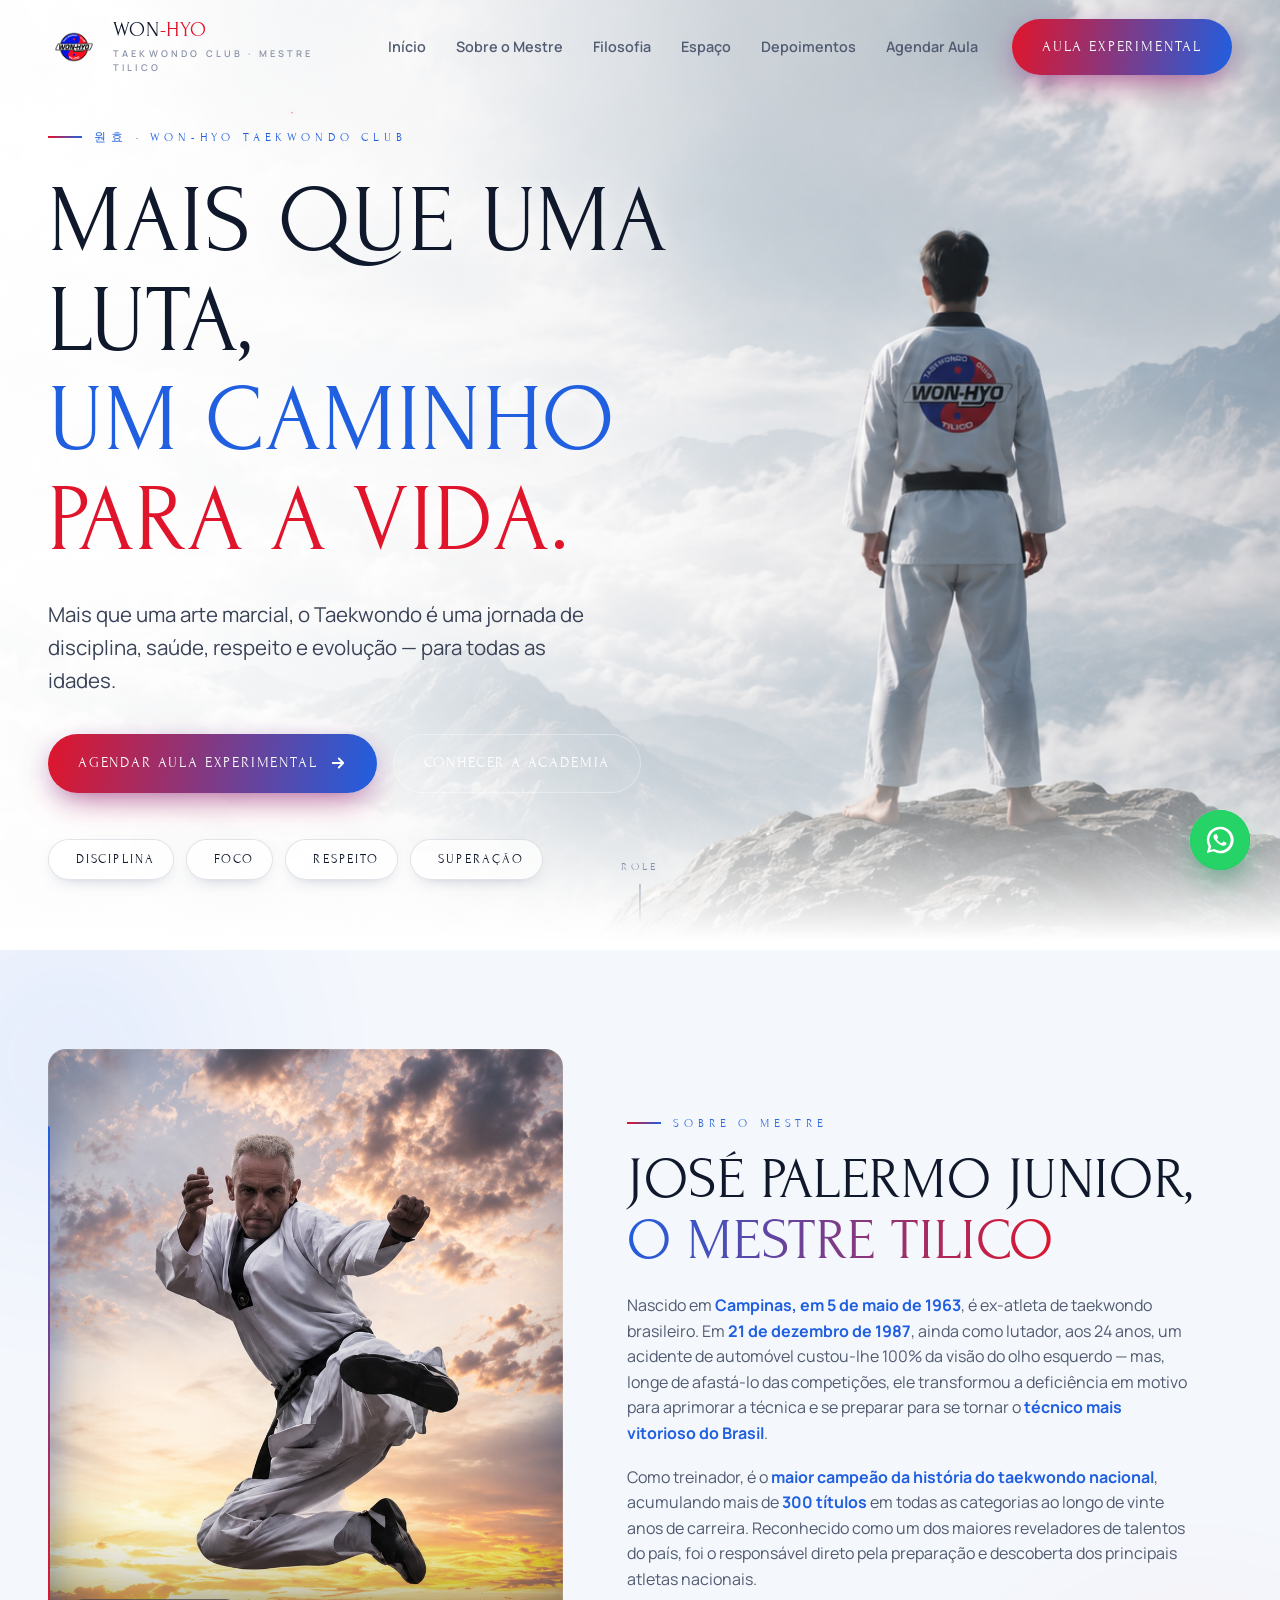
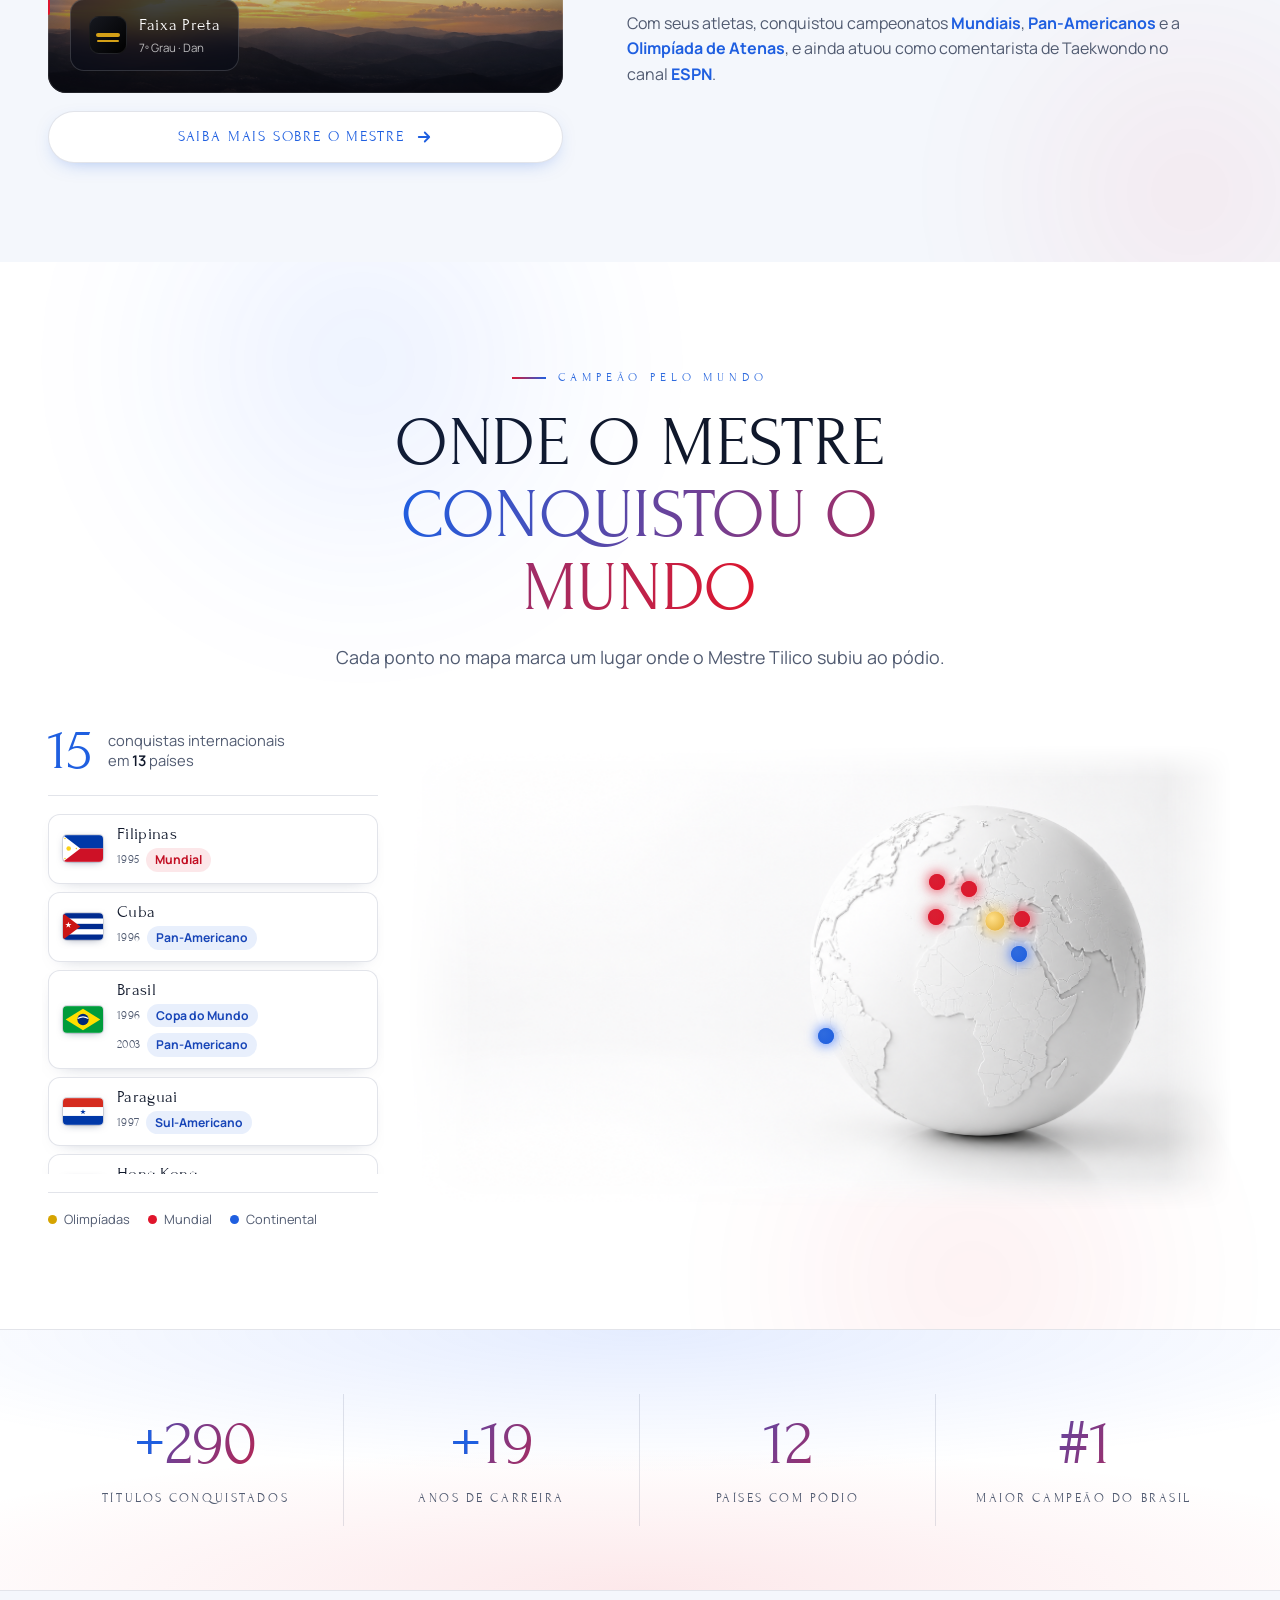
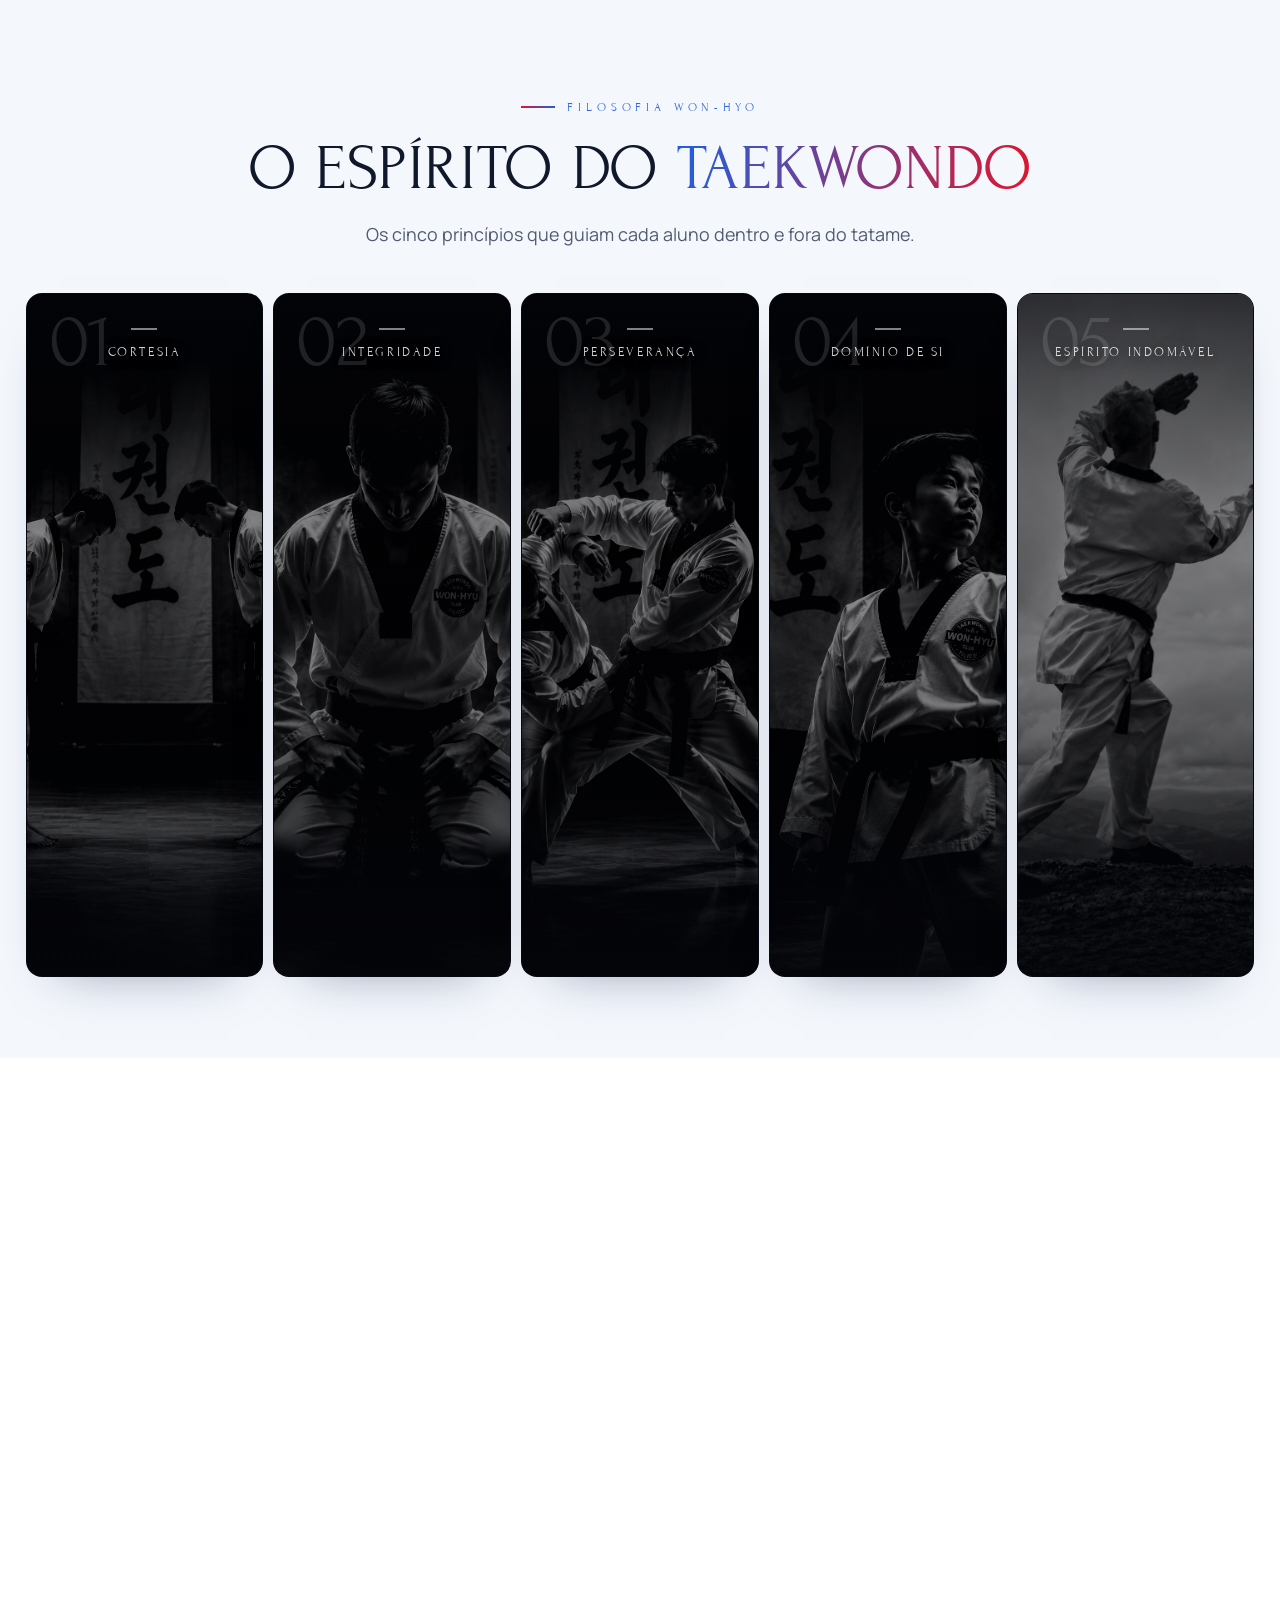
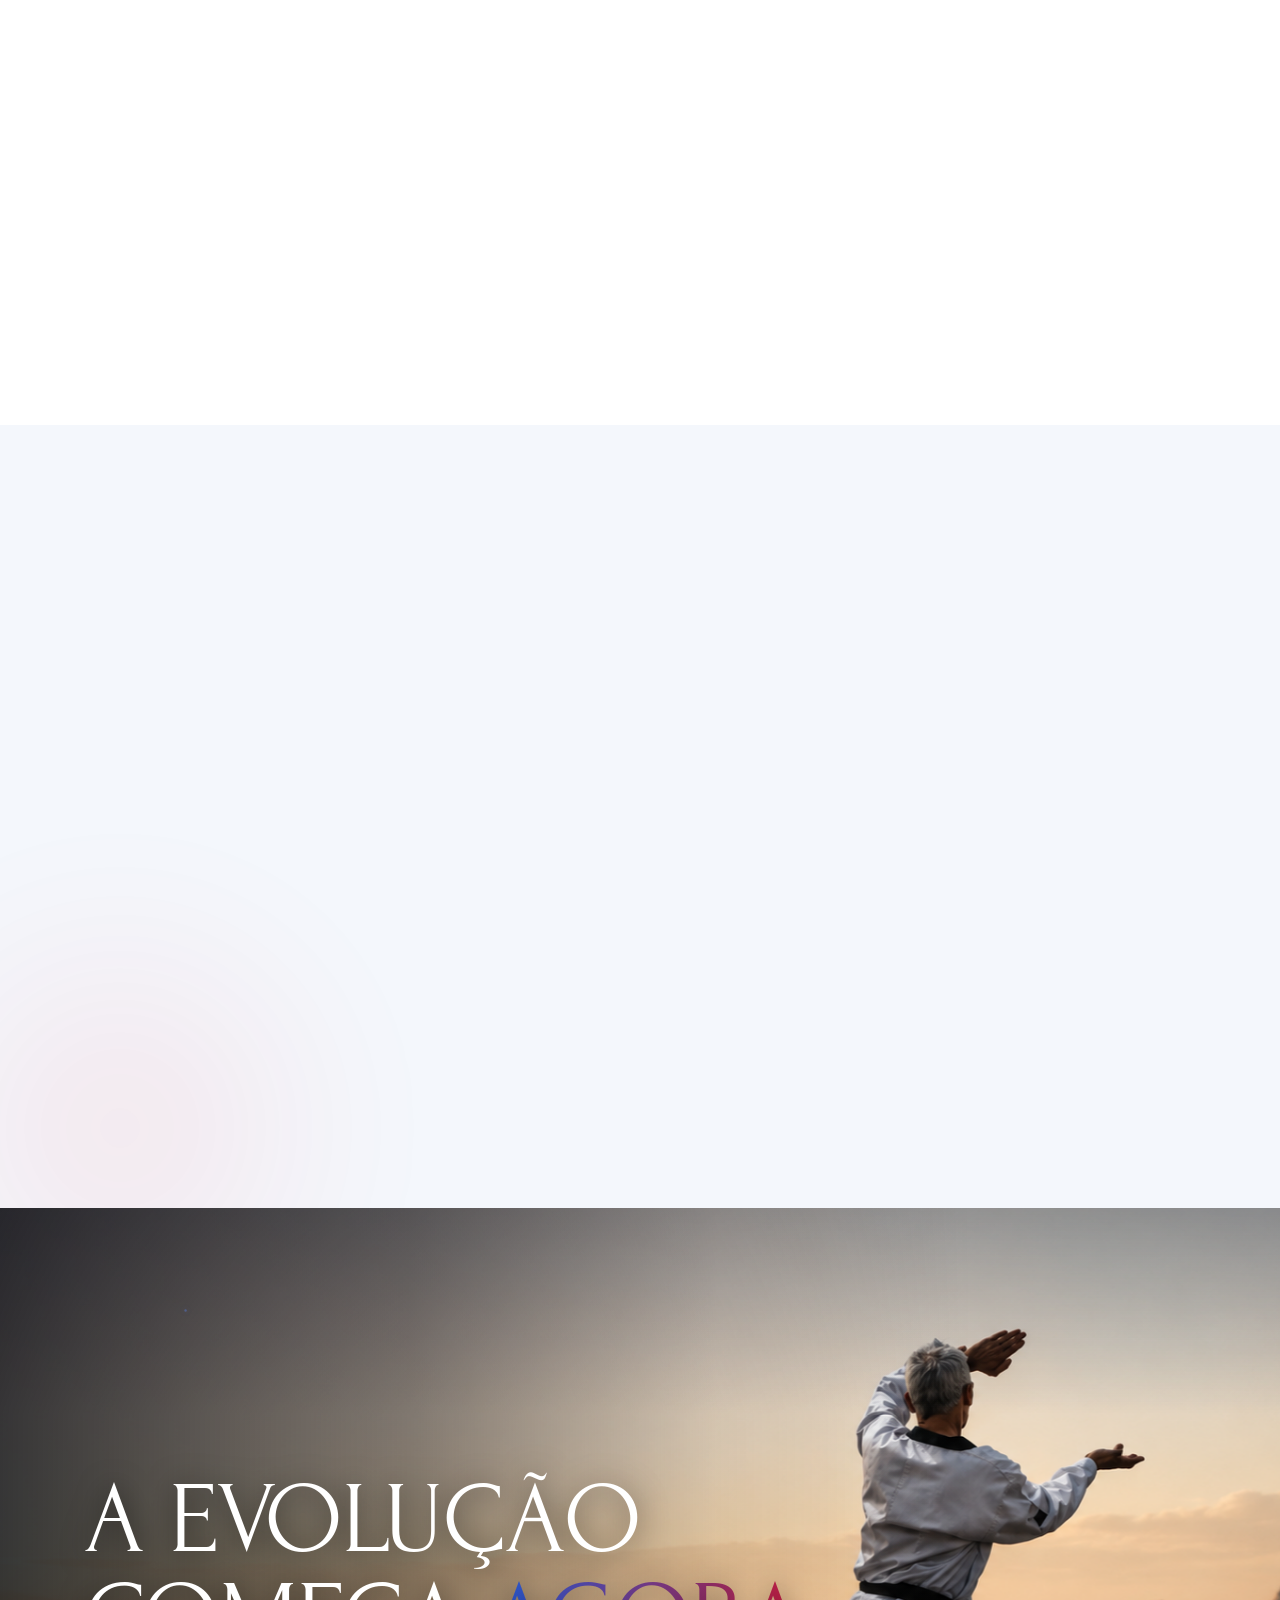
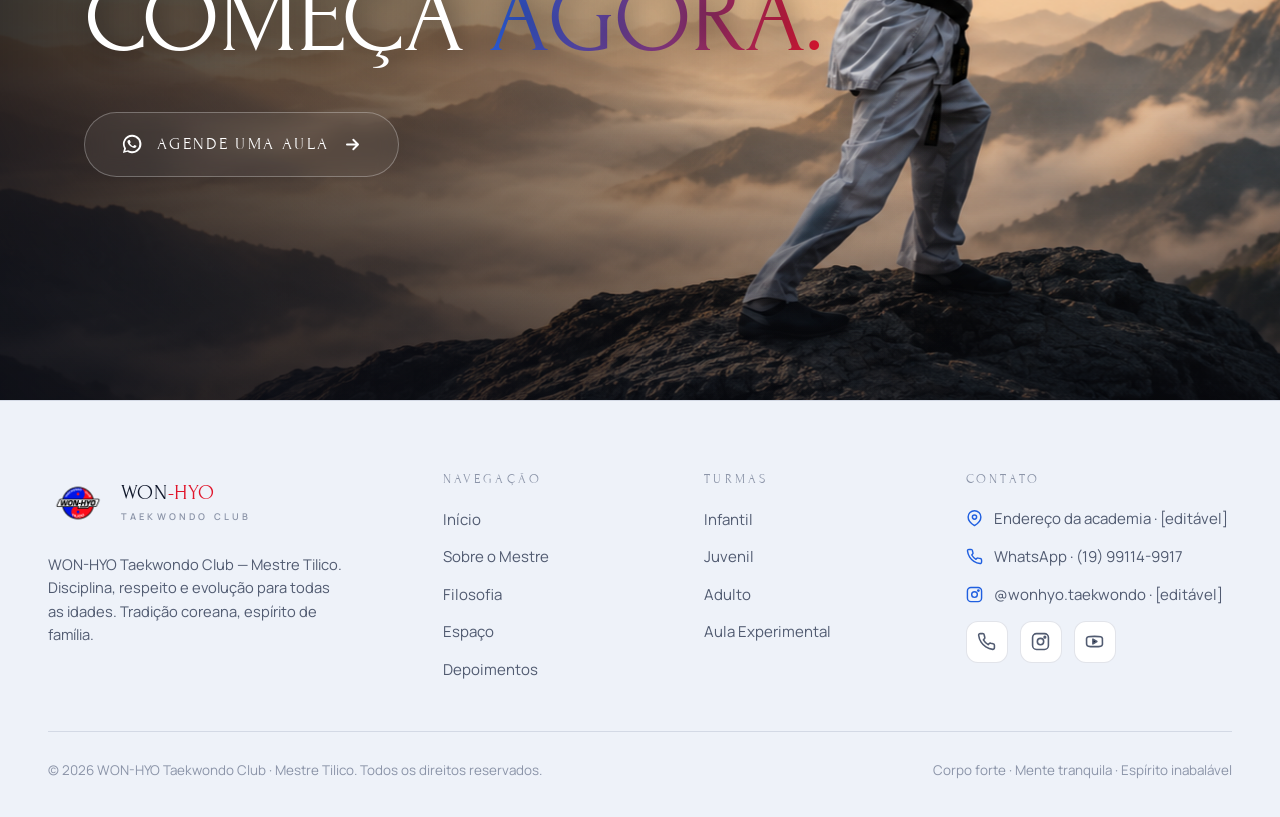
==== commit e206fd18: "oi" ====
--- a/WON-HYU Landing Page (standalone-src).html
+++ b/WON-HYU Landing Page (standalone-src).html
@@ -3,8 +3,8 @@
 <head>
 <meta charset="UTF-8" />
 <meta name="viewport" content="width=device-width, initial-scale=1.0" />
-<title>WON-HYU Taekwondo Club · Mestre Tilico</title>
-<meta name="description" content="WON-HYU Taekwondo Club do Mestre Tilico. Corpo forte, mente tranquila, espírito inabalável. Agende sua aula experimental." />
+<title>WON-HYO Taekwondo Club · Mestre Tilico</title>
+<meta name="description" content="WON-HYO Taekwondo Club do Mestre Tilico. Corpo forte, mente tranquila, espírito inabalável. Agende sua aula experimental." />
 <link rel="preconnect" href="https://fonts.googleapis.com" />
 <link rel="preconnect" href="https://fonts.gstatic.com" crossorigin />
 <link href="https://fonts.googleapis.com/css2?family=Forum&family=Manrope:wght@300;400;500;600;700&display=swap" rel="stylesheet" />
@@ -16,7 +16,7 @@
     <path d="M600 170a190 190 0 0 1 0 380 95 95 0 0 0 0-190 95 95 0 0 1 0-190Z" fill="#e0152b"/>
     <circle cx="600" cy="265" r="34" fill="#e0152b"/>
     <circle cx="600" cy="455" r="34" fill="#1f5fe0"/>
-    <text x="600" y="650" font-family="Forum, Georgia, serif" font-size="92" fill="#10182b" text-anchor="middle" letter-spacing="6">WON-HYU</text>
+    <text x="600" y="650" font-family="Forum, Georgia, serif" font-size="92" fill="#10182b" text-anchor="middle" letter-spacing="6">WON-HYO</text>
     <text x="600" y="710" font-family="Manrope, sans-serif" font-size="30" fill="#515b71" text-anchor="middle" letter-spacing="10">TAEKWONDO CLUB</text>
   </svg>
 </template>
@@ -29,10 +29,10 @@
      ============================================================ -->
 <header class="header">
   <div class="wrap">
-    <a href="#inicio" class="brand" aria-label="WON-HYU Taekwondo Club">
+    <a href="#inicio" class="brand" aria-label="WON-HYO Taekwondo Club">
       <img class="brand-logo" src="assets/logo-wonhyo.png" alt="WON-HYO Taekwondo Club Tilico" />
       <span class="brand-text">
-        <span class="brand-name">WON<span>-HYU</span></span>
+        <span class="brand-name">WON<span>-HYO</span></span>
         <span class="brand-sub">Taekwondo Club · Mestre Tilico</span>
       </span>
     </a>
@@ -72,14 +72,14 @@
 <section class="hero" id="inicio">
   <!-- Imagem de fundo (placeholder substituível: assets/hero.png) -->
   <div class="hero-bg">
-    <img src="assets/hero-montanha.jpg" alt="Atleta do WON-HYU no topo da montanha, acima das nuvens" />
+    <img src="assets/hero-montanha.jpg" alt="Atleta do WON-HYO no topo da montanha, acima das nuvens" />
   </div>
   <!-- Partículas / luz -->
   <canvas id="particles" aria-hidden="true"></canvas>
 
   <div class="wrap">
     <div class="hero-content">
-      <span class="eyebrow hero-tag">원효 · Won-Hyu Taekwondo Club</span>
+      <span class="eyebrow hero-tag">원효 · Won-Hyo Taekwondo Club</span>
       <h1>
         <span class="l">Mais que uma luta,</span>
         <span class="l">um caminho</span>
@@ -236,7 +236,7 @@
 <section class="section philosophy" id="filosofia">
   <div class="wrap">
     <div class="section-head philo-head reveal">
-      <span class="eyebrow">Filosofia WON-HYU</span>
+      <span class="eyebrow">Filosofia WON-HYO</span>
       <h2>O espírito do <span class="text-grad">Taekwondo</span></h2>
       <p>Os cinco princípios que guiam cada aluno dentro e fora do tatame.</p>
     </div>
@@ -313,10 +313,10 @@
   </div>
 
   <!-- Carrossel em movimento contínuo (pausa ao passar o mouse) -->
-  <div class="carousel reveal" data-delay="1" aria-label="Galeria da comunidade WON-HYU">
+  <div class="carousel reveal" data-delay="1" aria-label="Galeria da comunidade WON-HYO">
     <div class="carousel-track" id="community-track">
       <figure class="cslide">
-        <img src="assets/mestre-treino-dojo.jpg" alt="Treino no dojô WON-HYU" />
+        <img src="assets/mestre-treino-dojo.jpg" alt="Treino no dojô WON-HYO" />
         <figcaption class="meta"><b>Espaço de Treino</b><small>Dojô amplo e profissional</small></figcaption>
       </figure>
       <figure class="cslide">
@@ -341,7 +341,7 @@
       </figure>
       <figure class="cslide">
         <div class="ph"><span class="ph-label">confraternizacao.jpg</span></div>
-        <figcaption class="meta"><b>Família WON-HYU</b><small>Espírito de equipe</small></figcaption>
+        <figcaption class="meta"><b>Família WON-HYO</b><small>Espírito de equipe</small></figcaption>
       </figure>
     </div>
   </div>
@@ -356,7 +356,7 @@
     <div class="section-head reveal">
       <span class="eyebrow">Depoimentos</span>
       <h2>Histórias de quem <span class="text-grad">evoluiu conosco</span></h2>
-      <p>A confiança de famílias e alunos é a maior conquista do WON-HYU.</p>
+      <p>A confiança de famílias e alunos é a maior conquista do WON-HYO.</p>
     </div>
 
     <div class="t-grid">
@@ -420,9 +420,9 @@
   </div>
   <canvas id="cta-particles" aria-hidden="true"></canvas>
   <div class="cta-inner">
-    <span class="eyebrow cta-eyebrow reveal" style="justify-content:center;">WON-HYU Taekwondo Club</span>
+    <span class="eyebrow cta-eyebrow reveal" style="justify-content:center;">WON-HYO Taekwondo Club</span>
     <h2 class="cta-title reveal" data-delay="1">A evolução<br>começa <span class="text-grad">agora.</span></h2>
-    <a href="https://wa.me/5519991149917?text=Ol%C3%A1!%20Quero%20agendar%20uma%20aula%20experimental%20no%20WON-HYU." target="_blank" rel="noopener" class="cta-wa reveal" data-delay="2">
+    <a href="https://wa.me/5519991149917?text=Ol%C3%A1!%20Quero%20agendar%20uma%20aula%20experimental%20no%20WON-HYO." target="_blank" rel="noopener" class="cta-wa reveal" data-delay="2">
       <svg viewBox="0 0 24 24" fill="currentColor" aria-hidden="true"><path d="M12 2a10 10 0 0 0-8.6 15l-1.3 4.8 4.9-1.3A10 10 0 1 0 12 2zm0 18a8 8 0 0 1-4.1-1.1l-.3-.2-2.9.8.8-2.8-.2-.3A8 8 0 1 1 12 20zm4.4-6c-.2-.1-1.4-.7-1.6-.8s-.4-.1-.5.1-.6.8-.8 1-.3.2-.5.1a6.5 6.5 0 0 1-1.9-1.2 7.3 7.3 0 0 1-1.3-1.7c-.1-.2 0-.4.1-.5l.4-.4.2-.4v-.4l-.8-1.8c-.2-.5-.4-.4-.5-.4h-.5a1 1 0 0 0-.7.3A2.8 2.8 0 0 0 7 9.3a4.9 4.9 0 0 0 1 2.6 11 11 0 0 0 4.2 3.7c.6.3 1 .4 1.4.5a3.3 3.3 0 0 0 1.5.1c.5-.1 1.4-.6 1.6-1.1s.2-1 .1-1.1z"/></svg>
       <span>Agende uma aula</span>
       <svg class="arr" viewBox="0 0 24 24" fill="none" stroke="currentColor" stroke-width="2.4" stroke-linecap="round" stroke-linejoin="round"><path d="M5 12h14M13 6l6 6-6 6"/></svg>
@@ -440,11 +440,11 @@
         <a href="#inicio" class="brand">
           <img class="brand-logo" src="assets/logo-wonhyo.png" alt="WON-HYO Taekwondo Club Tilico" />
           <span class="brand-text">
-            <span class="brand-name">WON<span>-HYU</span></span>
+            <span class="brand-name">WON<span>-HYO</span></span>
             <span class="brand-sub">Taekwondo Club</span>
           </span>
         </a>
-        <p>WON-HYU Taekwondo Club — Mestre Tilico. Disciplina, respeito e evolução para todas as idades. Tradição coreana, espírito de família.</p>
+        <p>WON-HYO Taekwondo Club — Mestre Tilico. Disciplina, respeito e evolução para todas as idades. Tradição coreana, espírito de família.</p>
       </div>
 
       <div>
@@ -480,7 +480,7 @@
         </div>
         <div class="contact-row">
           <svg viewBox="0 0 24 24" fill="none" stroke-width="2" stroke-linecap="round" stroke-linejoin="round"><rect x="2" y="2" width="20" height="20" rx="5"/><circle cx="12" cy="12" r="4"/><circle cx="17.5" cy="6.5" r="1"/></svg>
-          <span>@wonhyu.taekwondo · [editável]</span>
+          <span>@wonhyo.taekwondo · [editável]</span>
         </div>
         <div class="socials">
           <a href="https://wa.me/5519991149917" target="_blank" rel="noopener" aria-label="WhatsApp"><svg viewBox="0 0 24 24" fill="none" stroke-width="2" stroke-linecap="round" stroke-linejoin="round"><path d="M22 16.9v3a2 2 0 0 1-2.2 2 19.8 19.8 0 0 1-8.6-3.1 19.5 19.5 0 0 1-6-6 19.8 19.8 0 0 1-3.1-8.7A2 2 0 0 1 4.1 2h3a2 2 0 0 1 2 1.7c.1 1 .4 1.9.7 2.8a2 2 0 0 1-.5 2.1L8.1 9.9a16 16 0 0 0 6 6l1.3-1.3a2 2 0 0 1 2.1-.4c.9.3 1.8.5 2.8.6a2 2 0 0 1 1.7 2z"/></svg></a>
@@ -491,7 +491,7 @@
     </div>
 
     <div class="footer-bottom">
-      <span>© <span id="year">2026</span> WON-HYU Taekwondo Club · Mestre Tilico. Todos os direitos reservados.</span>
+      <span>© <span id="year">2026</span> WON-HYO Taekwondo Club · Mestre Tilico. Todos os direitos reservados.</span>
       <span>Corpo forte · Mente tranquila · Espírito inabalável</span>
     </div>
   </div>
@@ -527,7 +527,7 @@
             <img src="assets/mestre-montanha.jpg" alt="Mestre Tilico em pose de Taekwondo no topo da montanha" />
           </figure>
           <figure class="mg-item mg-tall">
-            <img src="assets/mestre-treino-dojo.jpg" alt="Mestre Tilico treinando com alunos no dojô WON-HYU" />
+            <img src="assets/mestre-treino-dojo.jpg" alt="Mestre Tilico treinando com alunos no dojô WON-HYO" />
           </figure>
           <figure class="mg-item mg-tall">
             <div class="ph"><span class="ph-label">mestre-competicao.jpg</span></div>
@@ -598,7 +598,7 @@
 </div>
 
 <!-- Botão flutuante de WhatsApp -->
-<a class="wa-float" href="https://wa.me/5519991149917?text=Ol%C3%A1!%20Quero%20saber%20mais%20sobre%20as%20aulas%20do%20WON-HYU." target="_blank" rel="noopener" aria-label="Fale conosco pelo WhatsApp">
+<a class="wa-float" href="https://wa.me/5519991149917?text=Ol%C3%A1!%20Quero%20saber%20mais%20sobre%20as%20aulas%20do%20WON-HYO." target="_blank" rel="noopener" aria-label="Fale conosco pelo WhatsApp">
   <span class="wa-pulse" aria-hidden="true"></span>
   <svg viewBox="0 0 24 24" fill="currentColor" aria-hidden="true"><path d="M12 2a10 10 0 0 0-8.6 15l-1.3 4.8 4.9-1.3A10 10 0 1 0 12 2zm0 18a8 8 0 0 1-4.1-1.1l-.3-.2-2.9.8.8-2.8-.2-.3A8 8 0 1 1 12 20zm4.4-6c-.2-.1-1.4-.7-1.6-.8s-.4-.1-.5.1-.6.8-.8 1-.3.2-.5.1a6.5 6.5 0 0 1-1.9-1.2 7.3 7.3 0 0 1-1.3-1.7c-.1-.2 0-.4.1-.5l.4-.4.2-.4v-.4l-.8-1.8c-.2-.5-.4-.4-.5-.4h-.5a1 1 0 0 0-.7.3A2.8 2.8 0 0 0 7 9.3a4.9 4.9 0 0 0 1 2.6 11 11 0 0 0 4.2 3.7c.6.3 1 .4 1.4.5a3.3 3.3 0 0 0 1.5.1c.5-.1 1.4-.6 1.6-1.1s.2-1 .1-1.1z"/></svg>
   <span class="wa-tip">Fale conosco</span>
--- a/styles.css
+++ b/styles.css
@@ -1,5 +1,5 @@
 /* ============================================================
-   WON-HYU Taekwondo Club — Mestre Tilico
+   WON-HYO Taekwondo Club — Mestre Tilico
    Landing page cinematográfica · HTML/CSS/JS puro
    ============================================================ */
 
